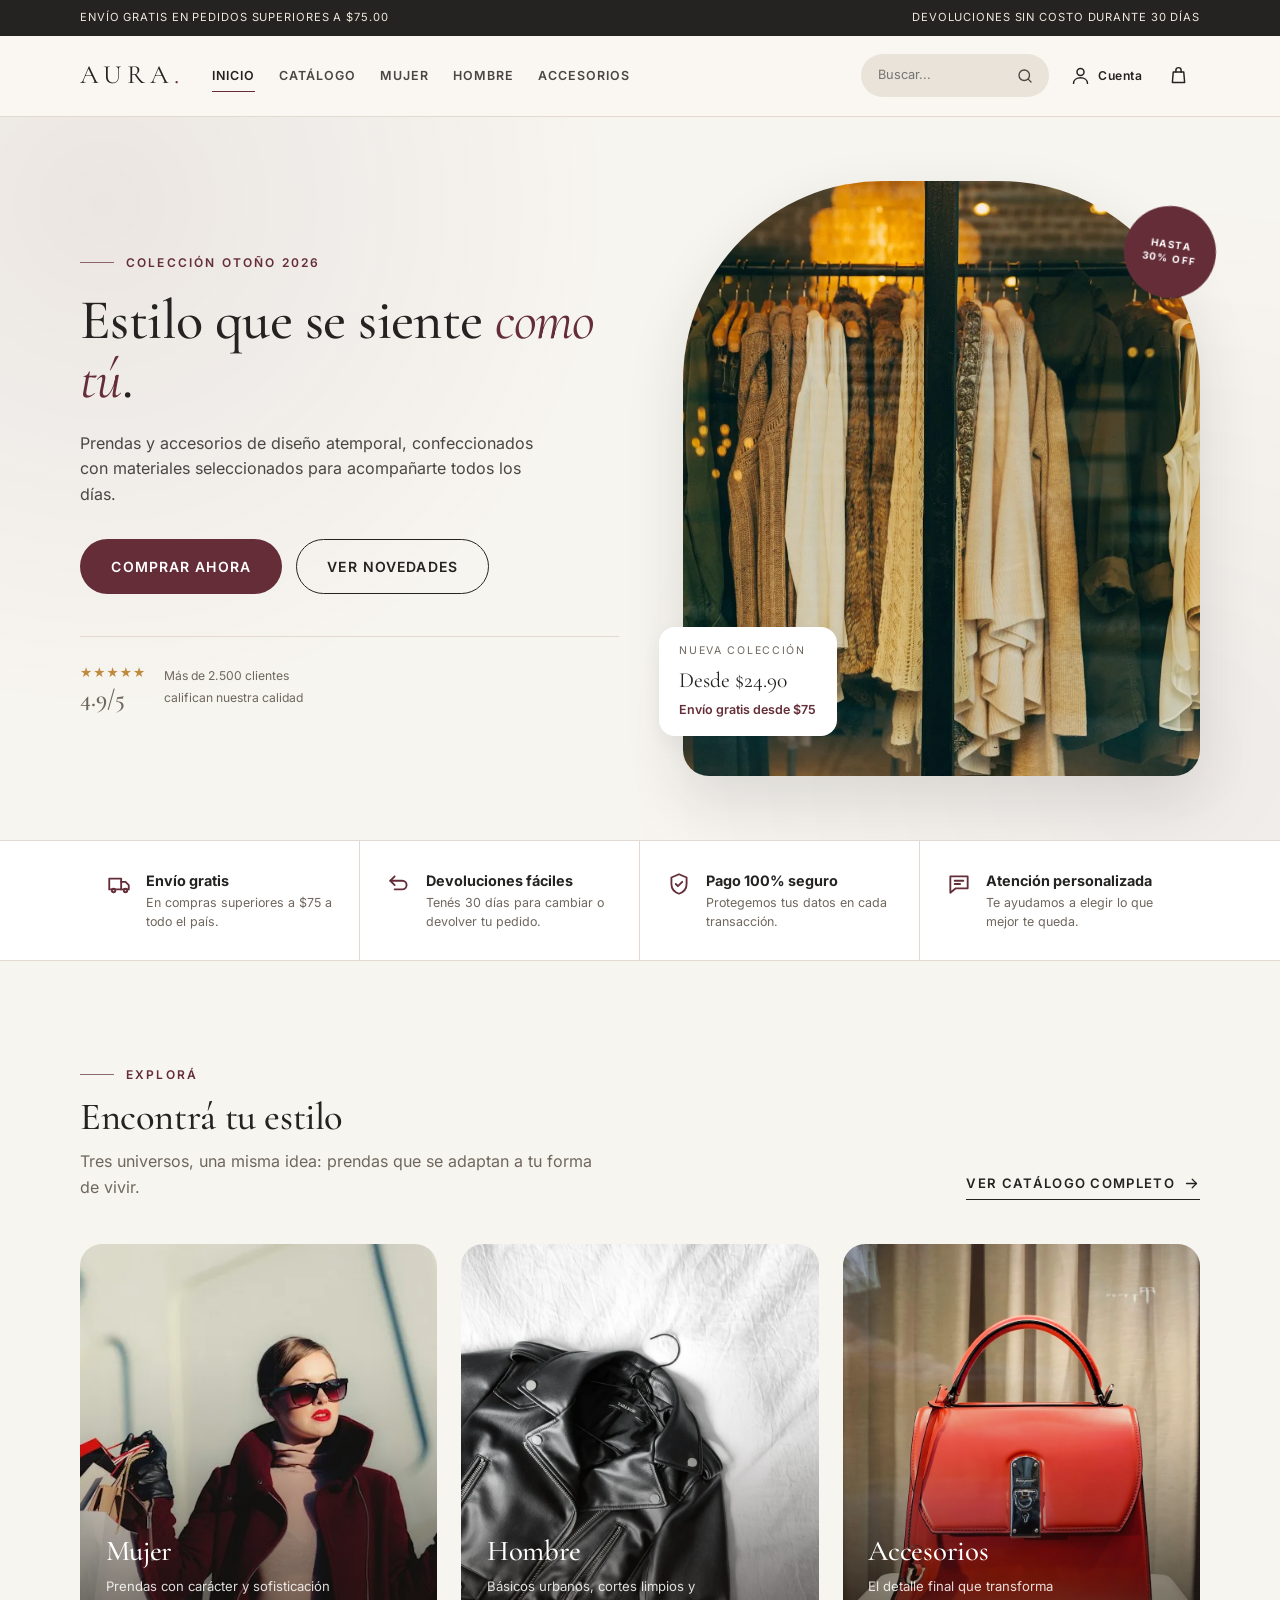
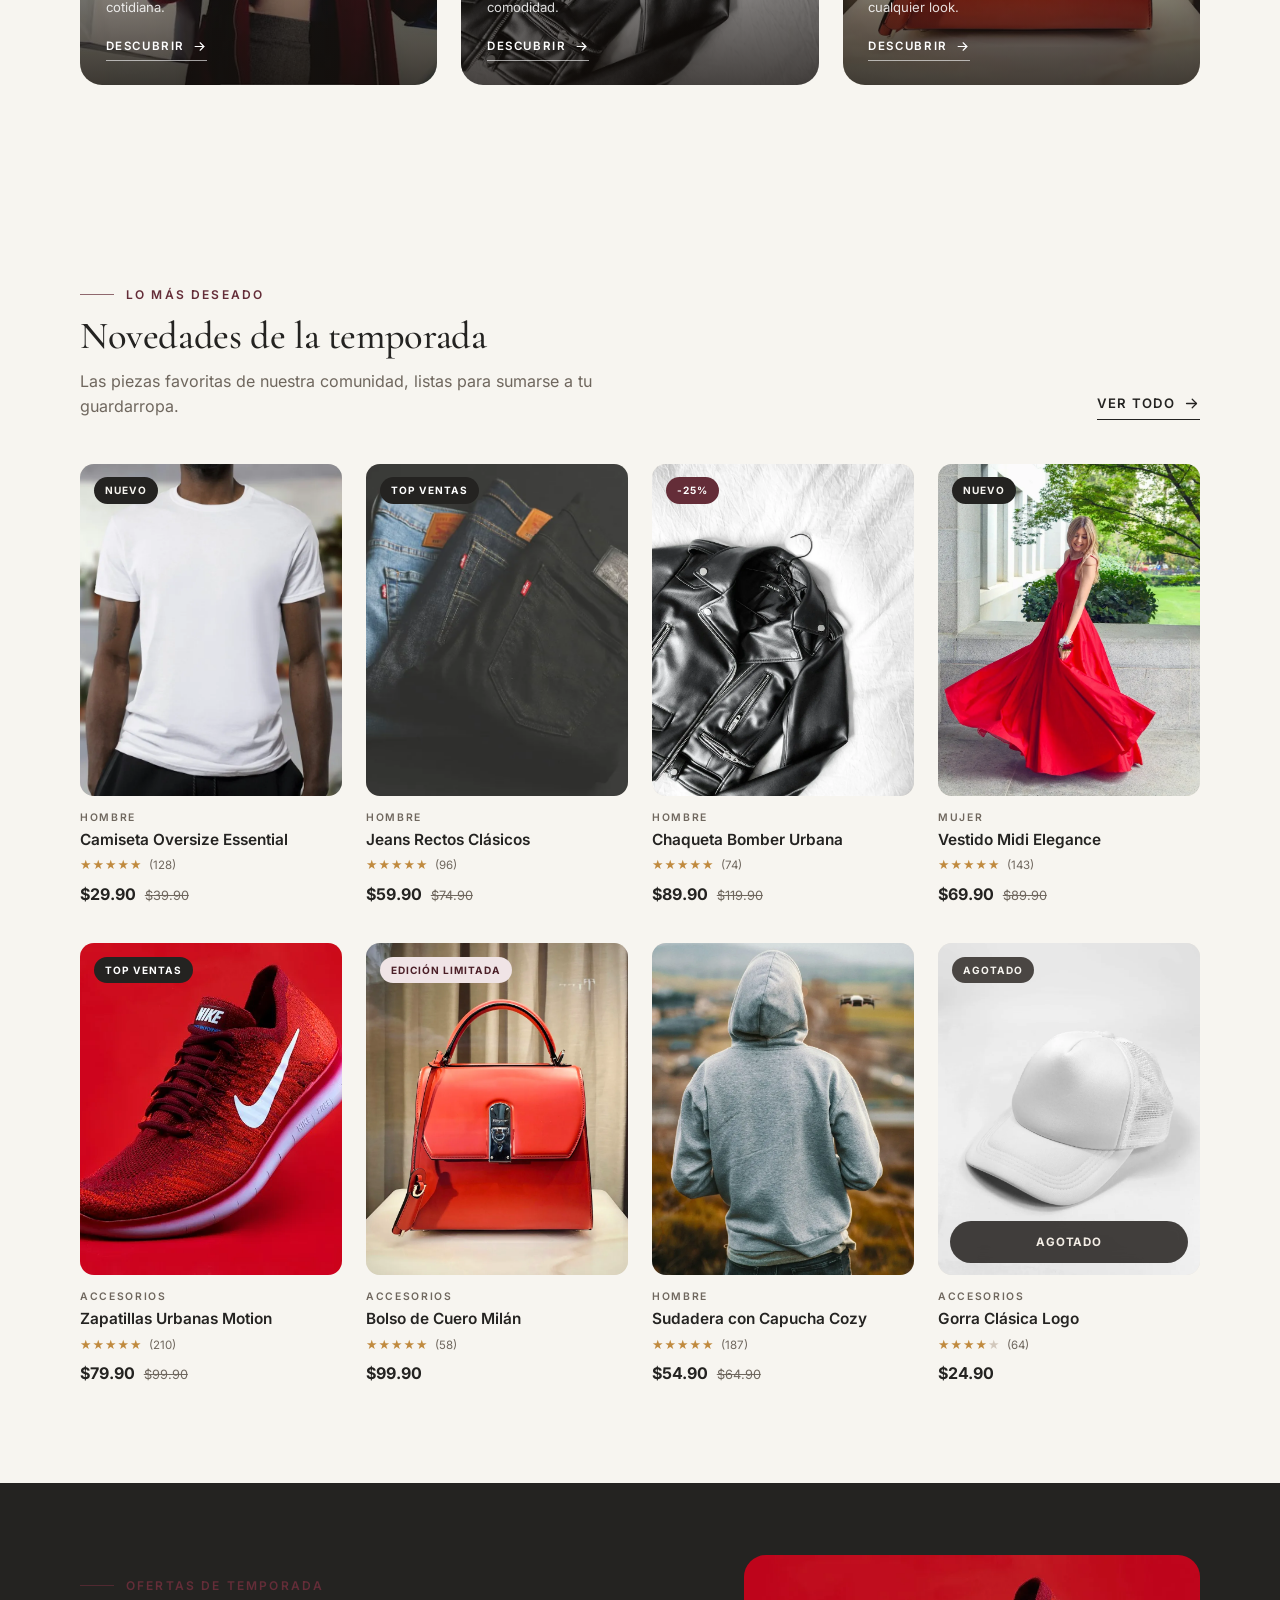
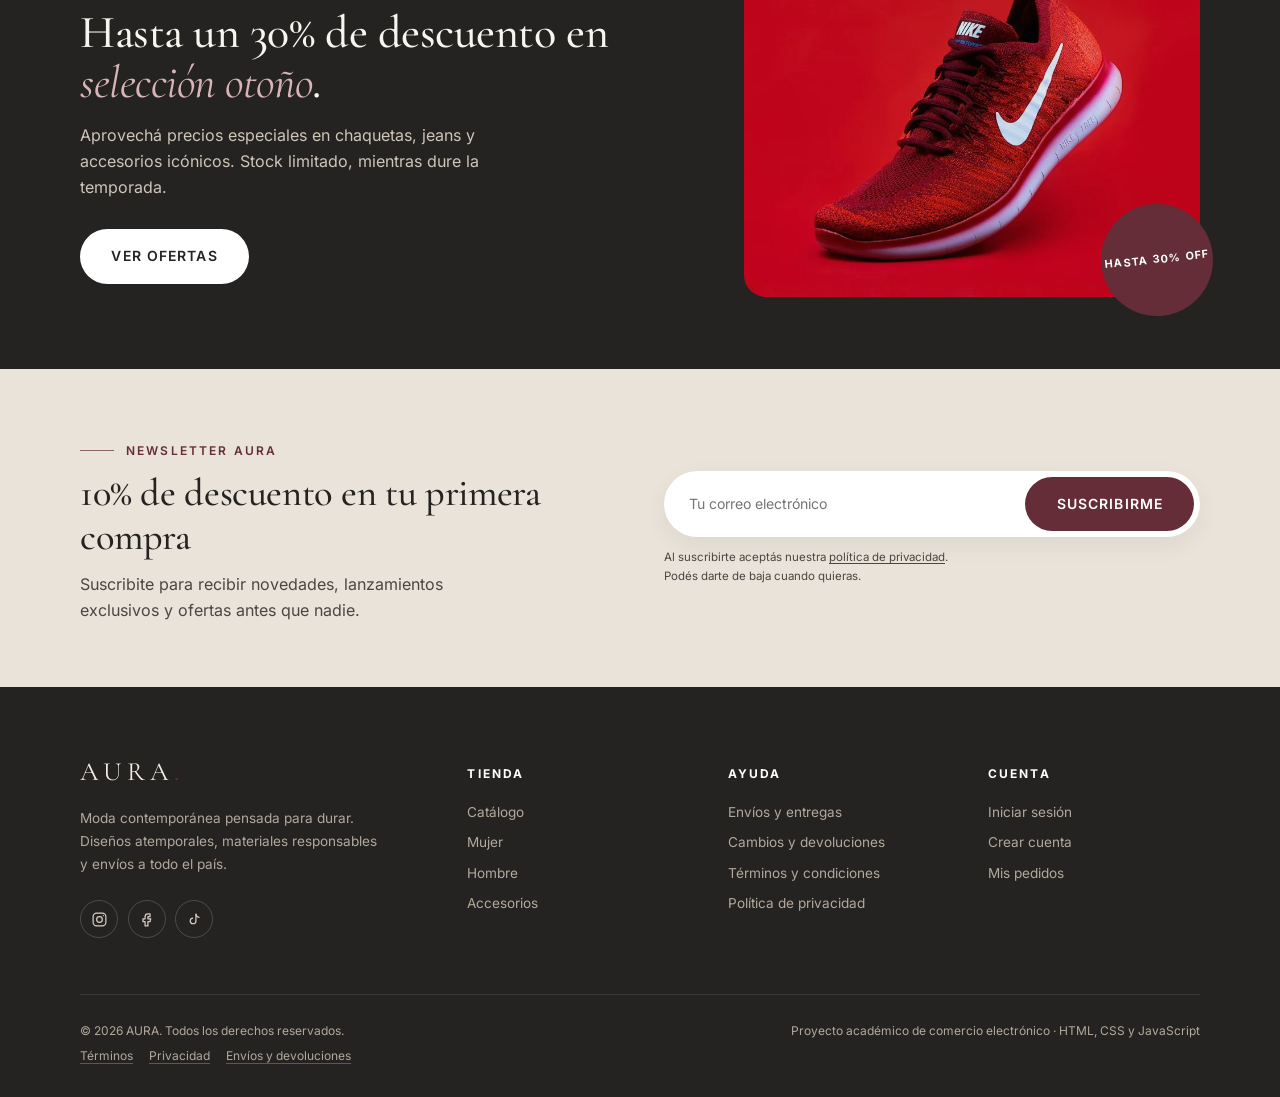
==== index.html @ 787f31d2 "feat: publicar base del e-commerce AURA Documenta la arquitectura frontend, el flujo de compra demo " ====
<!DOCTYPE html>
<html lang="es">
<head>
  <meta charset="UTF-8">
  <meta name="viewport" content="width=device-width, initial-scale=1.0">
  <meta name="description" content="AURA, tienda de moda contemporánea. Descubre prendas y accesorios de diseño atemporal con envío a todo el país.">
  <title>AURA | Moda contemporánea</title>
  <link rel="preload" as="image" href="assets/img/hero.webp" fetchpriority="high">
  <link rel="preload" href="assets/fonts/cormorant-garamond-latin.woff2" as="font" type="font/woff2" crossorigin>
  <link rel="preload" href="assets/fonts/inter-latin.woff2" as="font" type="font/woff2" crossorigin>
  <link rel="stylesheet" href="css/styles.css">
  <link rel="stylesheet" href="css/components.css">
  <link rel="stylesheet" href="css/responsive.css">
  <meta name="google-site-verification" content="REEMPLAZAR_CON_CODIGO_DE_SEARCH_CONSOLE">
</head>
<body data-page="home">
  <div id="site-header"></div>

  <main>
    <section class="hero">
      <canvas class="hero__dots" data-dotted-glow aria-hidden="true"></canvas>
      <div class="container hero__inner">
        <div class="hero__copy">
          <span class="eyebrow">Colección Otoño 2026</span>
          <h1 class="hero__title">Estilo que se siente <em>como tú</em>.</h1>
          <p class="hero__text">Prendas y accesorios de diseño atemporal, confeccionados con materiales seleccionados para acompañarte todos los días.</p>
          <div class="hero__actions">
            <a class="btn btn--primary" href="catalogo.html">Comprar ahora</a>
            <a class="btn btn--ghost" href="#novedades">Ver novedades</a>
          </div>
          <div class="hero__proof">
            <div>
              <span class="stars" aria-label="4.9 de 5 estrellas"><span>★★★★★</span></span>
              <strong>4.9/5</strong>
            </div>
            <div>
              <span>Más de 2.500 clientes</span>
              <span>califican nuestra calidad</span>
            </div>
          </div>
        </div>
        <div class="hero__visual">
          <img src="assets/img/hero.webp" alt="Selección de prendas de la nueva colección AURA" fetchpriority="high" decoding="async">
          <div class="hero__tag">
            <span>Nueva colección</span>
            <strong>Desde $24.90</strong>
            <em>Envío gratis desde $75</em>
          </div>
          <div class="hero__badge">Hasta 30% off</div>
        </div>
      </div>
    </section>

    <section class="benefits" aria-label="Ventajas de comprar en AURA">
      <div class="container benefits__grid">
        <div class="benefit">
          <svg viewBox="0 0 24 24" fill="none" stroke="currentColor" stroke-width="1.7" stroke-linecap="round" stroke-linejoin="round" aria-hidden="true"><path d="M3 7h11v10H3z"/><path d="M14 10h4l3 3v4h-7"/><circle cx="7" cy="18" r="1.6"/><circle cx="18" cy="18" r="1.6"/></svg>
          <div>
            <strong>Envío gratis</strong>
            <p>En compras superiores a $75 a todo el país.</p>
          </div>
        </div>
        <div class="benefit">
          <svg viewBox="0 0 24 24" fill="none" stroke="currentColor" stroke-width="1.7" stroke-linecap="round" stroke-linejoin="round" aria-hidden="true"><path d="M4 9h11a4 4 0 0 1 0 8H8"/><path d="m8 5-4 4 4 4"/></svg>
          <div>
            <strong>Devoluciones fáciles</strong>
            <p>Tenés 30 días para cambiar o devolver tu pedido.</p>
          </div>
        </div>
        <div class="benefit">
          <svg viewBox="0 0 24 24" fill="none" stroke="currentColor" stroke-width="1.7" stroke-linecap="round" stroke-linejoin="round" aria-hidden="true"><path d="M12 3 5 6v6c0 4.4 3 7.6 7 9 4-1.4 7-4.6 7-9V6l-7-3Z"/><path d="m9 12 2 2 4-4"/></svg>
          <div>
            <strong>Pago 100% seguro</strong>
            <p>Protegemos tus datos en cada transacción.</p>
          </div>
        </div>
        <div class="benefit">
          <svg viewBox="0 0 24 24" fill="none" stroke="currentColor" stroke-width="1.7" stroke-linecap="round" stroke-linejoin="round" aria-hidden="true"><path d="M4 5h16v11H9l-5 4V5Z"/><path d="M8 9h8M8 12h5"/></svg>
          <div>
            <strong>Atención personalizada</strong>
            <p>Te ayudamos a elegir lo que mejor te queda.</p>
          </div>
        </div>
      </div>
    </section>

    <section class="section" id="categorias">
      <div class="container">
        <div class="section-head">
          <div>
            <span class="eyebrow">Explorá</span>
            <h2>Encontrá tu estilo</h2>
            <p>Tres universos, una misma idea: prendas que se adaptan a tu forma de vivir.</p>
          </div>
          <a class="link-arrow" href="catalogo.html">Ver catálogo completo
            <svg viewBox="0 0 24 24" fill="none" stroke="currentColor" stroke-width="1.8" stroke-linecap="round" stroke-linejoin="round" aria-hidden="true"><path d="M5 12h14"/><path d="m13 6 6 6-6 6"/></svg>
          </a>
        </div>
        <div class="categories__grid">
          <a class="category-card" href="catalogo.html?categoria=mujer">
            <img src="assets/img/cat-mujer.webp" alt="Moda para mujer" loading="lazy" decoding="async">
            <div class="category-card__content">
              <h3>Mujer</h3>
              <p>Prendas con carácter y sofisticación cotidiana.</p>
              <span class="category-card__link">Descubrir
                <svg viewBox="0 0 24 24" fill="none" stroke="currentColor" stroke-width="1.8" stroke-linecap="round" stroke-linejoin="round" aria-hidden="true"><path d="M5 12h14"/><path d="m13 6 6 6-6 6"/></svg>
              </span>
            </div>
          </a>
          <a class="category-card" href="catalogo.html?categoria=hombre">
            <img src="assets/img/jacket.webp" alt="Moda para hombre" loading="lazy" decoding="async">
            <div class="category-card__content">
              <h3>Hombre</h3>
              <p>Básicos urbanos, cortes limpios y comodidad.</p>
              <span class="category-card__link">Descubrir
                <svg viewBox="0 0 24 24" fill="none" stroke="currentColor" stroke-width="1.8" stroke-linecap="round" stroke-linejoin="round" aria-hidden="true"><path d="M5 12h14"/><path d="m13 6 6 6-6 6"/></svg>
              </span>
            </div>
          </a>
          <a class="category-card" href="catalogo.html?categoria=accesorios">
            <img src="assets/img/bag.webp" alt="Accesorios de moda" loading="lazy" decoding="async">
            <div class="category-card__content">
              <h3>Accesorios</h3>
              <p>El detalle final que transforma cualquier look.</p>
              <span class="category-card__link">Descubrir
                <svg viewBox="0 0 24 24" fill="none" stroke="currentColor" stroke-width="1.8" stroke-linecap="round" stroke-linejoin="round" aria-hidden="true"><path d="M5 12h14"/><path d="m13 6 6 6-6 6"/></svg>
              </span>
            </div>
          </a>
        </div>
      </div>
    </section>

    <section class="section" id="novedades">
      <div class="container">
        <div class="section-head">
          <div>
            <span class="eyebrow">Lo más deseado</span>
            <h2>Novedades de la temporada</h2>
            <p>Las piezas favoritas de nuestra comunidad, listas para sumarse a tu guardarropa.</p>
          </div>
          <a class="link-arrow" href="catalogo.html">Ver todo
            <svg viewBox="0 0 24 24" fill="none" stroke="currentColor" stroke-width="1.8" stroke-linecap="round" stroke-linejoin="round" aria-hidden="true"><path d="M5 12h14"/><path d="m13 6 6 6-6 6"/></svg>
          </a>
        </div>
        <div class="products-grid" id="featured-grid"></div>
      </div>
    </section>

    <section class="promo-band">
      <div class="container promo-band__inner">
        <div>
          <span class="eyebrow">Ofertas de temporada</span>
          <h2>Hasta un 30% de descuento en <em>selección otoño</em>.</h2>
          <p>Aprovechá precios especiales en chaquetas, jeans y accesorios icónicos. Stock limitado, mientras dure la temporada.</p>
          <a class="btn btn--light" href="catalogo.html">Ver ofertas</a>
        </div>
        <div class="promo-band__visual">
          <img src="assets/img/sneakers.webp" alt="Zapatillas urbanas en oferta" loading="lazy" decoding="async">
          <div class="promo-band__stamp">Hasta 30% off</div>
        </div>
      </div>
    </section>

    <section class="newsletter">
      <div class="container newsletter__inner">
        <div>
          <span class="eyebrow">Newsletter AURA</span>
          <h2>10% de descuento en tu primera compra</h2>
          <p>Suscribite para recibir novedades, lanzamientos exclusivos y ofertas antes que nadie.</p>
        </div>
        <div>
          <form class="newsletter__form" id="newsletter-form">
            <input type="email" name="email" placeholder="Tu correo electrónico" aria-label="Correo electrónico" required>
            <button class="btn btn--primary" type="submit">Suscribirme</button>
          </form>
          <p class="newsletter__note">Al suscribirte aceptás nuestra <a href="privacidad.html">política de privacidad</a>. Podés darte de baja cuando quieras.</p>
        </div>
      </div>
    </section>
  </main>

  <div id="site-footer"></div>

  <script src="js/site-config.js" defer></script>
  <script src="js/analytics.js" defer></script>
  <script src="js/data.js" defer></script>
  <script src="js/main.js" defer></script>
  <script src="js/home.js" defer></script>
</body>
</html>
---- css/styles.css ----
/* ==========================================================================
   AURA — Tipografías
   Archivos locales en assets/fonts (variable fonts, subset latin)
   ========================================================================== */

@font-face {
  font-family: "Cormorant Garamond";
  font-style: normal;
  font-weight: 400 600;
  font-display: swap;
  src: url("../assets/fonts/cormorant-garamond-latin.woff2") format("woff2");
  unicode-range: U+0000-00FF, U+0131, U+0152-0153, U+02BB-02BC, U+02C6, U+02DA, U+02DC, U+0304, U+0308, U+0329, U+2000-206F, U+20AC, U+2122, U+2191, U+2193, U+2212, U+2215, U+FEFF, U+FFFD;
}

@font-face {
  font-family: "Cormorant Garamond";
  font-style: italic;
  font-weight: 400;
  font-display: swap;
  src: url("../assets/fonts/cormorant-garamond-italic-latin.woff2") format("woff2");
  unicode-range: U+0000-00FF, U+0131, U+0152-0153, U+02BB-02BC, U+02C6, U+02DA, U+02DC, U+0304, U+0308, U+0329, U+2000-206F, U+20AC, U+2122, U+2191, U+2193, U+2212, U+2215, U+FEFF, U+FFFD;
}

@font-face {
  font-family: "Inter";
  font-style: normal;
  font-weight: 400 700;
  font-display: swap;
  src: url("../assets/fonts/inter-latin.woff2") format("woff2");
  unicode-range: U+0000-00FF, U+0131, U+0152-0153, U+02BB-02BC, U+02C6, U+02DA, U+02DC, U+0304, U+0308, U+0329, U+2000-206F, U+20AC, U+2122, U+2191, U+2193, U+2212, U+2215, U+FEFF, U+FFFD;
}

/* ==========================================================================
   AURA — Design tokens, base y layout
   ========================================================================== */

:root {
  /* Paleta AURA */
  --marfil: #f7f5f0;
  --beige: #e9e3d9;
  --vino: #642d38;
  --negro: #242321;
  --gris-calido: #a69b8d;

  /* Tokens semánticos */
  --ink: var(--negro);
  --ink-soft: #4a4643;
  --muted: #6f675e;
  --muted-soft: var(--gris-calido);
  --paper: var(--marfil);
  --paper-deep: var(--beige);
  --paper-soft: #f1ede5;
  --white: #ffffff;
  --line: #e2dad0;
  --line-dark: #d2c8bc;
  --accent: var(--vino);
  --accent-dark: #4b1f28;
  --accent-soft: #f0e4e6;
  --success: #3e6b54;
  --success-soft: #e5efe8;
  --error: #9b2f35;
  --error-soft: #f8e6e6;
  --shadow-sm: 0 8px 24px rgba(36, 35, 33, 0.06);
  --shadow: 0 24px 60px rgba(36, 35, 33, 0.12);
  --radius: 22px;
  --radius-sm: 14px;

  /* Tipografía */
  --serif: "Cormorant Garamond", "Times New Roman", Georgia, serif;
  --sans: "Inter", "Segoe UI", system-ui, -apple-system, Roboto, Helvetica, Arial, sans-serif;
  --fs-display: clamp(2.75rem, 4.4vw, 4rem);
  --fs-h2: clamp(2rem, 3vw, 2.5rem);
  --fs-h3: 1.25rem;
  --fs-body: 1rem;
  --fs-button: 0.875rem;
  --fs-label: 0.75rem;
  --lh-display: 1.04;
  --tracking-label: 0.16em;

  /* Layout — Desktop 1440: 80px de margen, 12 columnas, gutter 24px, contenido 1280px */
  --container: 1280px;
  --page-margin: 80px;
  --gutter: 24px;
  --section-space: 96px;
  --header-height: 80px;

  --color-primary: var(--accent);
  --color-primary-hover: var(--accent-dark);
  --color-primary-soft: var(--accent-soft);
  --color-surface: var(--paper);
  --color-surface-elevated: var(--white);
  --color-surface-muted: var(--paper-deep);
  --color-border-subtle: var(--line);
  --color-border-strong: var(--line-dark);
  --color-text: var(--ink);
  --color-text-soft: var(--ink-soft);
  --color-text-muted: var(--muted);
  --color-success: var(--success);
  --color-error: var(--error);
  --color-inverse: var(--negro);
  --color-inverse-text: var(--marfil);

  /* Sistema de espaciado — múltiplos de 8px */
  --space-1: 0.5rem;
  --space-2: 1rem;
  --space-3: 1.5rem;
  --space-4: 2rem;
  --space-5: 3rem;
  --space-6: 4rem;
  --space-7: 6rem;
  --space-8: 8rem;
  --ease-out: cubic-bezier(0.22, 1, 0.36, 1);
}

*,
*::before,
*::after {
  box-sizing: border-box;
}

html {
  scroll-behavior: smooth;
  color-scheme: light;
}

body {
  margin: 0;
  font-family: var(--sans);
  color: var(--ink);
  background: var(--paper);
  line-height: 1.6;
  -webkit-font-smoothing: antialiased;
}

img {
  max-width: 100%;
  display: block;
}

a {
  color: inherit;
  text-decoration: none;
}

button,
input,
select,
textarea {
  font: inherit;
  color: inherit;
}

button {
  cursor: pointer;
}

h1,
h2,
h3,
h4,
p {
  margin: 0;
}

h1,
h2,
h3 {
  font-family: var(--serif);
  font-weight: 500;
  letter-spacing: -0.01em;
}

ul {
  margin: 0;
  padding: 0;
  list-style: none;
}

.container {
  width: min(100% - (var(--page-margin) * 2), var(--container));
  margin-inline: auto;
}

.section {
  padding: var(--section-space) 0;
}

.section--tight {
  padding: 3.5rem 0;
}

.eyebrow {
  display: inline-flex;
  align-items: center;
  gap: 0.75rem;
  font-size: var(--fs-label);
  font-weight: 600;
  letter-spacing: 0.18em;
  text-transform: uppercase;
  color: var(--accent);
}

.eyebrow::before {
  content: "";
  width: 34px;
  height: 1px;
  background: currentColor;
  opacity: 0.7;
}

.section-head {
  display: flex;
  align-items: flex-end;
  justify-content: space-between;
  gap: 2rem;
  margin-bottom: 2.75rem;
}

.section-head h2 {
  font-size: var(--fs-h2);
  line-height: 1.1;
  margin-top: 0.7rem;
}

.section-head p {
  color: var(--muted);
  margin-top: 0.7rem;
  max-width: 52ch;
}

.link-arrow {
  display: inline-flex;
  align-items: center;
  gap: 0.5rem;
  font-size: 0.82rem;
  font-weight: 600;
  letter-spacing: 0.1em;
  text-transform: uppercase;
  white-space: nowrap;
  border-bottom: 1px solid var(--ink);
  padding-bottom: 0.3rem;
  transition: color 0.2s ease, border-color 0.2s ease, gap 0.2s ease;
}

.link-arrow svg {
  width: 17px;
  height: 17px;
}

.link-arrow:hover {
  color: var(--accent);
  border-color: var(--accent);
  gap: 0.8rem;
}

.muted {
  color: var(--muted);
}

.hidden {
  display: none !important;
}

.is-empty {
  display: none !important;
}
---- css/components.css ----
/* ==========================================================================
   AURA — Componentes
   ========================================================================== */

.btn {
  display: inline-flex;
  align-items: center;
  justify-content: center;
  gap: 0.6rem;
  padding: 0.95rem 1.9rem;
  border: 1px solid transparent;
  border-radius: 999px;
  font-size: var(--fs-button);
  font-weight: 600;
  letter-spacing: 0.08em;
  text-transform: uppercase;
  transition: transform 0.2s ease, background 0.2s ease, color 0.2s ease, border-color 0.2s ease, box-shadow 0.2s ease;
}

.btn svg {
  width: 17px;
  height: 17px;
}

.btn:hover {
  transform: translateY(-2px);
}

.btn--primary {
  background: var(--accent);
  color: var(--white);
}

.btn--primary:hover {
  background: var(--accent-dark);
  box-shadow: 0 12px 24px rgba(100, 45, 56, 0.24);
}

.btn--accent {
  background: var(--accent);
  color: var(--white);
}

.btn--accent:hover {
  background: var(--accent-dark);
}

.btn--ghost {
  background: transparent;
  border-color: var(--ink);
  color: var(--ink);
}

.btn--ghost:hover {
  background: var(--ink);
  color: var(--white);
}

.btn--light {
  background: var(--white);
  color: var(--ink);
}

.btn--light:hover {
  background: var(--paper-deep);
}

.btn--full {
  width: 100%;
}

.btn--sm {
  padding: 0.7rem 1.2rem;
  font-size: 0.72rem;
}

.btn[disabled] {
  opacity: 0.5;
  cursor: not-allowed;
  transform: none;
}

.icon-btn {
  position: relative;
  display: inline-flex;
  align-items: center;
  justify-content: center;
  gap: 0.45rem;
  min-width: 44px;
  height: 44px;
  padding: 0 0.5rem;
  border-radius: 999px;
  color: var(--ink);
  transition: background 0.2s ease;
}

.icon-btn svg {
  width: 21px;
  height: 21px;
}

.icon-btn:hover,
.icon-btn.is-active {
  background: var(--paper-deep);
}

.icon-btn__label {
  font-size: 0.76rem;
  font-weight: 600;
  letter-spacing: 0.04em;
}

.cart-count {
  position: absolute;
  top: 3px;
  right: 1px;
  min-width: 18px;
  height: 18px;
  padding: 0 4px;
  border-radius: 999px;
  background: var(--accent);
  color: var(--white);
  font-size: 0.64rem;
  font-weight: 700;
  line-height: 18px;
  text-align: center;
}

#site-header {
  min-height: 115px;
}

.topbar {
  background: var(--ink);
  color: #efe8dd;
}

.topbar__inner {
  display: flex;
  justify-content: space-between;
  gap: 1rem;
  padding: 0.55rem 0;
  font-size: 0.7rem;
  letter-spacing: 0.08em;
  text-transform: uppercase;
}

.header {
  position: sticky;
  top: 0;
  z-index: 60;
  background: rgba(250, 247, 242, 0.92);
  backdrop-filter: blur(14px);
  border-bottom: 1px solid var(--line);
}

.header__inner {
  display: flex;
  align-items: center;
  gap: 1.75rem;
  min-height: var(--header-height);
}

.brand {
  font-family: var(--serif);
  font-size: 1.65rem;
  letter-spacing: 0.2em;
  line-height: 1;
  color: var(--ink);
}

.brand__dot {
  color: var(--accent);
}

.brand--light {
  color: #f6efe4;
}

.main-nav {
  display: flex;
  align-items: center;
  gap: 1.5rem;
  margin-right: auto;
}

.nav-link {
  position: relative;
  font-size: 0.78rem;
  font-weight: 600;
  letter-spacing: 0.08em;
  text-transform: uppercase;
  padding: 0.4rem 0;
  color: var(--ink-soft);
  transition: color 0.2s ease;
}

.nav-link::after {
  content: "";
  position: absolute;
  left: 0;
  bottom: 0;
  width: 100%;
  height: 1px;
  background: var(--accent);
  transform: scaleX(0);
  transform-origin: left;
  transition: transform 0.25s ease;
}

.nav-link:hover,
.nav-link.is-active {
  color: var(--ink);
}

.nav-link:hover::after,
.nav-link.is-active::after {
  transform: scaleX(1);
}

.header__actions {
  display: flex;
  align-items: center;
  gap: 0.35rem;
}

.search-form {
  display: flex;
  align-items: center;
  gap: 0.25rem;
  background: var(--paper-deep);
  border: 1px solid transparent;
  border-radius: 999px;
  padding: 0.2rem 0.35rem 0.2rem 1rem;
  margin-right: 0.5rem;
  transition: border-color 0.2s ease, background 0.2s ease;
}

.search-form:focus-within {
  border-color: var(--line-dark);
  background: var(--white);
}

.search-form input {
  width: 126px;
  border: 0;
  background: transparent;
  padding: 0.45rem 0;
  font-size: 0.8rem;
  outline: none;
  transition: width 0.25s ease;
}

.search-form input:focus {
  width: 180px;
}

.search-form button {
  display: inline-flex;
  align-items: center;
  justify-content: center;
  width: 34px;
  height: 34px;
  border: 0;
  border-radius: 50%;
  background: transparent;
  color: var(--ink-soft);
}

.search-form button:hover {
  background: var(--white);
  color: var(--ink);
}

.search-form svg {
  width: 18px;
  height: 18px;
}

.search-form--mobile {
  display: none;
}

.menu-toggle {
  display: none;
  flex-direction: column;
  justify-content: center;
  gap: 5px;
  width: 42px;
  height: 42px;
  border: 0;
  background: transparent;
  padding: 0 8px;
}

.menu-toggle span {
  width: 100%;
  height: 1.7px;
  background: var(--ink);
  transition: transform 0.25s ease, opacity 0.25s ease;
}

.menu-toggle.is-open span:nth-child(1) {
  transform: translateY(6.5px) rotate(45deg);
}

.menu-toggle.is-open span:nth-child(2) {
  opacity: 0;
}

.menu-toggle.is-open span:nth-child(3) {
  transform: translateY(-6.5px) rotate(-45deg);
}

.hero {
  position: relative;
  overflow: hidden;
  background:
    radial-gradient(circle at 8% 12%, rgba(100, 45, 56, 0.08), transparent 38%),
    radial-gradient(circle at 92% 88%, rgba(100, 45, 56, 0.05), transparent 42%),
    var(--paper);
}

.hero__dots {
  position: absolute;
  inset: 0;
  z-index: 0;
  width: 100%;
  height: 100%;
  pointer-events: none;
}

.hero__inner {
  position: relative;
  z-index: 1;
  display: grid;
  grid-template-columns: 1.02fr 0.98fr;
  align-items: center;
  gap: 4rem;
  min-height: 580px;
  padding: 4rem 0;
}

.hero__copy {
  animation: fade-up 0.8s ease both;
}

.hero__title {
  font-size: var(--fs-display);
  line-height: var(--lh-display);
  margin: 1.2rem 0 1.4rem;
}

.hero__title em {
  font-style: italic;
  color: var(--accent);
}

.hero__text {
  max-width: 46ch;
  color: var(--ink-soft);
  font-size: var(--fs-body);
}

.hero__actions {
  display: flex;
  flex-wrap: wrap;
  gap: 0.85rem;
  margin-top: 2rem;
}

.hero__proof {
  display: flex;
  align-items: center;
  gap: 1.1rem;
  margin-top: 2.6rem;
  padding-top: 1.6rem;
  border-top: 1px solid var(--line);
}

.hero__proof strong {
  font-family: var(--serif);
  font-size: 1.5rem;
  line-height: 1;
}

.hero__proof div {
  display: grid;
  gap: 0.2rem;
  font-size: 0.76rem;
  color: var(--muted);
}

.hero__proof .stars {
  font-size: 0.85rem;
}

.hero__visual {
  position: relative;
  animation: fade-up 0.9s 0.1s ease both;
}

.hero__visual img {
  width: 100%;
  aspect-ratio: 4 / 4.6;
  object-fit: cover;
  border-radius: 200px 200px 26px 26px;
  box-shadow: var(--shadow);
}

.hero__tag {
  position: absolute;
  left: -1.5rem;
  bottom: 2.5rem;
  display: grid;
  gap: 0.15rem;
  background: var(--white);
  border-radius: 16px;
  padding: 1rem 1.3rem;
  box-shadow: var(--shadow-sm);
}

.hero__tag span {
  font-size: 0.66rem;
  letter-spacing: 0.16em;
  text-transform: uppercase;
  color: var(--muted);
}

.hero__tag strong {
  font-family: var(--serif);
  font-size: 1.35rem;
  font-weight: 400;
}

.hero__tag em {
  font-style: normal;
  color: var(--accent);
  font-size: 0.78rem;
  font-weight: 600;
}

.hero__badge {
  position: absolute;
  top: 1.6rem;
  right: -1rem;
  width: 92px;
  height: 92px;
  border-radius: 50%;
  display: grid;
  place-items: center;
  text-align: center;
  background: var(--accent);
  color: var(--white);
  font-size: 0.62rem;
  font-weight: 700;
  letter-spacing: 0.14em;
  text-transform: uppercase;
  line-height: 1.4;
  padding: 0.8rem;
  transform: rotate(8deg);
}

.benefits {
  background: var(--white);
  border-block: 1px solid var(--line);
}

.benefits__grid {
  display: grid;
  grid-template-columns: repeat(4, 1fr);
}

.benefit {
  display: flex;
  align-items: flex-start;
  gap: 0.9rem;
  padding: 1.8rem 1.6rem;
  border-right: 1px solid var(--line);
}

.benefit:last-child {
  border-right: 0;
}

.benefit svg {
  width: 26px;
  height: 26px;
  color: var(--accent);
  flex-shrink: 0;
  margin-top: 2px;
}

.benefit strong {
  display: block;
  font-size: 0.9rem;
  margin-bottom: 0.1rem;
}

.benefit p {
  font-size: 0.78rem;
  color: var(--muted);
  line-height: 1.5;
}

.categories__grid {
  display: grid;
  grid-template-columns: repeat(3, 1fr);
  gap: var(--gutter);
}

.category-card {
  position: relative;
  display: block;
  overflow: hidden;
  border-radius: var(--radius);
  aspect-ratio: 3 / 3.7;
  background: var(--paper-deep);
  isolation: isolate;
}

.category-card img {
  width: 100%;
  height: 100%;
  object-fit: cover;
  transition: transform 0.7s ease;
}

.category-card::after {
  content: "";
  position: absolute;
  inset: 0;
  background: linear-gradient(to top, rgba(20, 15, 12, 0.78) 0%, rgba(20, 15, 12, 0.1) 55%, transparent 75%);
  z-index: 1;
}

.category-card:hover img {
  transform: scale(1.06);
}

.category-card__content {
  position: absolute;
  z-index: 2;
  left: 1.6rem;
  right: 1.6rem;
  bottom: 1.5rem;
  color: var(--white);
}

.category-card__content h3 {
  font-size: 1.8rem;
  margin-bottom: 0.15rem;
}

.category-card__content p {
  font-size: 0.82rem;
  opacity: 0.85;
  margin-bottom: 0.9rem;
  max-width: 30ch;
}

.category-card__link {
  display: inline-flex;
  align-items: center;
  gap: 0.45rem;
  font-size: 0.72rem;
  font-weight: 600;
  letter-spacing: 0.14em;
  text-transform: uppercase;
  border-bottom: 1px solid rgba(255, 255, 255, 0.6);
  padding-bottom: 0.25rem;
}

.category-card__link svg {
  width: 15px;
  height: 15px;
}

.products-grid {
  display: grid;
  grid-template-columns: repeat(4, 1fr);
  gap: 2.2rem var(--gutter);
}

.product-card {
  display: flex;
  flex-direction: column;
  min-width: 0;
  border-radius: var(--radius-sm);
  transition: transform 0.35s var(--ease-out);
}

.product-card:hover {
  transform: translateY(-4px);
}

.product-card__media {
  position: relative;
  overflow: hidden;
  border-radius: var(--radius-sm);
  background: var(--paper-deep);
  aspect-ratio: 3 / 3.8;
  transition: box-shadow 0.35s var(--ease-out);
}

.product-card:hover .product-card__media {
  box-shadow: var(--shadow-sm);
}

.product-card__media img {
  width: 100%;
  height: 100%;
  object-fit: cover;
  transition: transform 0.65s ease;
}

.product-card:hover .product-card__media img {
  transform: scale(1.05);
}

.badge {
  position: absolute;
  top: 0.85rem;
  left: 0.85rem;
  z-index: 2;
  background: var(--white);
  color: var(--ink);
  font-size: 0.63rem;
  font-weight: 700;
  letter-spacing: 0.1em;
  text-transform: uppercase;
  padding: 0.32rem 0.7rem;
  border-radius: 999px;
}

.badge--new {
  background: var(--ink);
  color: var(--marfil);
}

.badge--sale {
  background: var(--accent);
  color: var(--white);
}

.badge--soldout {
  background: var(--ink-soft);
  color: var(--marfil);
}

.badge--limited {
  background: var(--accent-soft);
  color: var(--accent-dark);
}

.badge--top {
  background: var(--ink);
  color: var(--white);
}

.badge--neutral {
  background: var(--paper-deep);
  color: var(--ink-soft);
}

.quick-add {
  position: absolute;
  left: 0.75rem;
  right: 0.75rem;
  bottom: 0.75rem;
  padding: 0.72rem;
  border: 0;
  border-radius: 999px;
  background: rgba(255, 255, 255, 0.94);
  color: var(--ink);
  font-size: 0.72rem;
  font-weight: 700;
  letter-spacing: 0.08em;
  text-transform: uppercase;
  opacity: 0;
  transform: translateY(8px);
  transition: opacity 0.25s ease, transform 0.25s ease, background 0.2s ease;
  backdrop-filter: blur(6px);
}

.product-card:hover .quick-add,
.quick-add:focus-visible {
  opacity: 1;
  transform: translateY(0);
}

.quick-add:hover {
  background: var(--ink);
  color: var(--white);
}

.quick-add--soldout {
  display: block;
  opacity: 1;
  transform: none;
  text-align: center;
  background: rgba(28, 24, 21, 0.82);
  color: #f4eee6;
  cursor: not-allowed;
}

.product-card:hover .quick-add--soldout {
  background: rgba(28, 24, 21, 0.82);
  color: #f4eee6;
}

.product-card__body {
  padding-top: 0.9rem;
}

.product-card__category {
  font-size: 0.65rem;
  font-weight: 600;
  letter-spacing: 0.16em;
  text-transform: uppercase;
  color: var(--muted);
}

.product-card__title {
  font-family: var(--sans);
  font-size: 0.96rem;
  font-weight: 600;
  letter-spacing: 0;
  margin: 0.2rem 0 0.3rem;
  line-height: 1.35;
}

.product-card__title a:hover {
  color: var(--accent);
}

.product-card__meta {
  display: flex;
  align-items: center;
  gap: 0.4rem;
  font-size: 0.72rem;
  color: var(--muted);
}

.stars {
  display: inline-flex;
  letter-spacing: 0.08em;
  color: #c08a3e;
  font-size: 0.8rem;
}

.stars__empty {
  color: var(--line-dark);
}

.price {
  display: flex;
  align-items: baseline;
  gap: 0.55rem;
  margin-top: 0.4rem;
}

.price__now {
  font-size: 1rem;
  font-weight: 700;
}

.price__old {
  font-size: 0.8rem;
  color: var(--muted);
  text-decoration: line-through;
}

.promo-band {
  background: var(--ink);
  color: var(--paper);
  overflow: hidden;
}

.promo-band__inner {
  display: grid;
  grid-template-columns: 1.15fr 0.85fr;
  align-items: center;
  gap: 3rem;
  padding: 4.5rem 0;
}

.promo-band h2 {
  font-size: clamp(2rem, 3.6vw, 3.2rem);
  line-height: 1.08;
  margin: 0.8rem 0 1rem;
}

.promo-band h2 em {
  font-style: italic;
  color: #d8b4b9;
}

.promo-band p {
  color: #cfc5b9;
  max-width: 48ch;
  margin-bottom: 1.8rem;
}

.promo-band__visual {
  position: relative;
}

.promo-band__visual img {
  width: 100%;
  aspect-ratio: 4 / 3;
  object-fit: cover;
  border-radius: var(--radius);
  opacity: 0.92;
}

.promo-band__stamp {
  position: absolute;
  right: -0.8rem;
  bottom: -1.2rem;
  background: var(--accent);
  color: var(--white);
  border-radius: 50%;
  width: 112px;
  height: 112px;
  display: grid;
  place-content: center;
  text-align: center;
  font-size: 0.68rem;
  font-weight: 700;
  letter-spacing: 0.12em;
  text-transform: uppercase;
  line-height: 1.45;
  transform: rotate(-6deg);
}

.newsletter {
  background: var(--paper-deep);
}

.newsletter__inner {
  display: grid;
  grid-template-columns: 1fr 1fr;
  gap: 3rem;
  align-items: center;
  padding: 4rem 0;
}

.newsletter h2 {
  font-size: clamp(1.8rem, 3vw, 2.5rem);
  line-height: 1.15;
  margin: 0.7rem 0 0.8rem;
}

.newsletter p {
  color: var(--ink-soft);
  max-width: 42ch;
}

.newsletter__form {
  display: flex;
  gap: 0.6rem;
  background: var(--white);
  border-radius: 999px;
  padding: 0.35rem;
  box-shadow: var(--shadow-sm);
}

.newsletter__form input {
  flex: 1;
  min-width: 0;
  border: 0;
  background: transparent;
  padding: 0.75rem 1.2rem;
  outline: none;
  font-size: 0.88rem;
}

.newsletter__note {
  font-size: 0.72rem;
  color: var(--muted);
  margin-top: 0.7rem;
}

.newsletter__note a {
  color: var(--ink-soft);
  text-decoration: underline;
  text-underline-offset: 2px;
}

.newsletter__note a:hover {
  color: var(--accent);
}

.site-footer {
  background: var(--ink);
  color: #d9d0c5;
  padding-top: 4.5rem;
}

.footer__grid {
  display: grid;
  grid-template-columns: 1.6fr 1fr 1fr 1fr;
  gap: 3rem;
  padding-bottom: 3.5rem;
}

.footer__brand p {
  max-width: 34ch;
  font-size: 0.85rem;
  line-height: 1.7;
  margin: 1.2rem 0 1.5rem;
  color: #b3a89c;
}

.footer__social {
  display: flex;
  gap: 0.6rem;
}

.footer__social a {
  display: grid;
  place-items: center;
  width: 38px;
  height: 38px;
  border: 1px solid rgba(255, 255, 255, 0.18);
  border-radius: 50%;
  transition: background 0.2s ease, border-color 0.2s ease;
}

.footer__social a:hover {
  background: var(--accent);
  border-color: var(--accent);
  color: var(--white);
}

.footer__social svg {
  width: 17px;
  height: 17px;
}

.footer__col {
  display: grid;
  gap: 0.55rem;
  align-content: start;
}

.footer__col h4 {
  font-family: var(--sans);
  font-size: var(--fs-label);
  font-weight: 700;
  letter-spacing: 0.18em;
  text-transform: uppercase;
  color: var(--white);
  margin: 0.3rem 0 0.6rem;
}

.footer__col a {
  font-size: 0.85rem;
  color: #b3a89c;
  transition: color 0.2s ease;
}

.footer__col a:hover {
  color: var(--white);
}

.footer__bottom {
  display: flex;
  justify-content: space-between;
  gap: 1rem;
  flex-wrap: wrap;
  padding: 1.6rem 0 2rem;
  border-top: 1px solid rgba(255, 255, 255, 0.1);
  font-size: var(--fs-label);
  color: #b3a89c;
}

.footer__legal {
  display: flex;
  flex-wrap: wrap;
  gap: 0.25rem 1rem;
  margin-top: 0.35rem;
}

.footer__legal a {
  color: #b3a89c;
  text-decoration: underline;
  text-decoration-color: rgba(179, 168, 156, 0.4);
  text-underline-offset: 3px;
}

.footer__legal a:hover {
  color: #fff;
}

.legal-hero {
  padding-bottom: 2.6rem;
}

.legal {
  padding: 3.5rem 0 5.5rem;
}

.legal__layout {
  display: grid;
  grid-template-columns: 230px minmax(0, 1fr);
  gap: clamp(2rem, 5vw, 4rem);
  align-items: start;
}

.legal__toc {
  position: sticky;
  top: 110px;
  display: grid;
  gap: 0.1rem;
  padding: 1.2rem;
  border: 1px solid var(--line);
  border-radius: var(--radius-sm);
  background: var(--white);
}

.legal__toc h2 {
  font-family: var(--sans);
  font-size: 0.66rem;
  font-weight: 700;
  letter-spacing: 0.16em;
  text-transform: uppercase;
  color: var(--muted);
  margin-bottom: 0.55rem;
}

.legal__toc a {
  padding: 0.34rem 0;
  font-size: 0.8rem;
  line-height: 1.4;
  color: var(--ink-soft);
  border-bottom: 1px solid transparent;
}

.legal__toc a:hover {
  color: var(--accent);
}

.legal__content {
  max-width: 76ch;
}

.legal__meta {
  display: flex;
  flex-wrap: wrap;
  gap: 0.35rem 1.2rem;
  margin-bottom: 1.6rem;
  padding-bottom: 1rem;
  border-bottom: 1px solid var(--line);
  font-size: 0.74rem;
  color: var(--muted);
}

.legal__content h2 {
  font-size: 1.5rem;
  margin: 2.2rem 0 0.7rem;
  scroll-margin-top: 120px;
}

.legal__content h2:first-of-type {
  margin-top: 0;
}

.legal__content h3 {
  font-family: var(--sans);
  font-size: 0.95rem;
  font-weight: 700;
  margin: 1.4rem 0 0.35rem;
}

.legal__content p,
.legal__content li {
  font-size: 0.92rem;
  line-height: 1.75;
  color: var(--ink-soft);
}

.legal__content p {
  margin-bottom: 0.9rem;
}

.legal__content ul,
.legal__content ol {
  display: grid;
  gap: 0.35rem;
  margin-bottom: 1rem;
  padding-left: 1.15rem;
}

.legal__content a {
  color: var(--accent);
  text-decoration: underline;
  text-underline-offset: 2px;
}

.legal__content code {
  padding: 0.1rem 0.35rem;
  border-radius: 5px;
  background: var(--paper-deep);
  font-size: 0.84em;
}

.legal__callout {
  margin-bottom: 1.4rem;
  padding: 1rem 1.2rem;
  border-left: 3px solid var(--accent);
  border-radius: 0 10px 10px 0;
  background: var(--paper-soft);
}

.legal__callout p {
  margin-bottom: 0;
}

.legal__table {
  width: 100%;
  border-collapse: collapse;
  margin: 1rem 0 1.4rem;
  font-size: 0.85rem;
}

.legal__table th,
.legal__table td {
  padding: 0.7rem 0.8rem;
  border-bottom: 1px solid var(--line);
  text-align: left;
  vertical-align: top;
}

.legal__table th {
  font-size: 0.66rem;
  letter-spacing: 0.08em;
  text-transform: uppercase;
  color: var(--muted);
}

.legal__table td {
  color: var(--ink-soft);
}

.legal__table tr:last-child td {
  border-bottom: 0;
}

.page-hero {
  background: var(--paper-deep);
  border-bottom: 1px solid var(--line);
  padding: 3.2rem 0 3rem;
}

.page-hero h1 {
  font-size: clamp(2.2rem, 4vw, 3.4rem);
  line-height: 1.1;
  margin-top: 0.6rem;
}

.page-hero p {
  color: var(--ink-soft);
  max-width: 60ch;
  margin-top: 0.7rem;
}

.breadcrumbs {
  display: flex;
  flex-wrap: wrap;
  align-items: center;
  gap: 0.45rem;
  font-size: 0.74rem;
  color: var(--muted);
}

.breadcrumbs a:hover {
  color: var(--accent);
}

.breadcrumbs span {
  opacity: 0.6;
}

.catalog {
  padding: 3.5rem 0 5.5rem;
}

.catalog__layout {
  display: grid;
  grid-template-columns: 245px minmax(0, 1fr);
  gap: 3rem;
  align-items: start;
}

.filters {
  position: sticky;
  top: 105px;
  display: grid;
  gap: 0.2rem;
  padding-right: 0.5rem;
}

.filter-accordion {
  border-bottom: 1px solid var(--line);
  min-width: 0;
}

.filter-accordion summary {
  display: flex;
  align-items: center;
  justify-content: space-between;
  gap: 1rem;
  padding: 0.9rem 0;
  cursor: pointer;
  list-style: none;
  font-size: 0.72rem;
  font-weight: 700;
  letter-spacing: 0.16em;
  text-transform: uppercase;
  transition: color 0.2s ease;
}

.filter-accordion summary::-webkit-details-marker {
  display: none;
}

.filter-accordion summary:hover {
  color: var(--accent);
}

.filter-accordion__icon {
  flex-shrink: 0;
  width: 8px;
  height: 8px;
  margin-right: 4px;
  border-right: 1.6px solid currentColor;
  border-bottom: 1.6px solid currentColor;
  transform: rotate(45deg);
  transition: transform 0.25s var(--ease-out);
}

.filter-accordion[open] .filter-accordion__icon {
  transform: rotate(225deg) translate(-1px, -1px);
}

.filter-accordion > div {
  padding: 0.15rem 0 1rem;
  animation: accordion-in 0.25s var(--ease-out);
}

@keyframes accordion-in {
  from {
    opacity: 0;
    transform: translateY(-4px);
  }
  to {
    opacity: 1;
    transform: translateY(0);
  }
}

.filter-group h3 {
  font-family: var(--sans);
  font-size: 0.72rem;
  font-weight: 700;
  letter-spacing: 0.16em;
  text-transform: uppercase;
  margin-bottom: 0.9rem;
}

.filter-list {
  display: grid;
  gap: 0.15rem;
}

.filter-list button {
  display: flex;
  justify-content: space-between;
  align-items: center;
  gap: 0.5rem;
  width: 100%;
  border: 0;
  background: transparent;
  padding: 0.46rem 0;
  font-size: 0.87rem;
  color: var(--ink-soft);
  text-align: left;
  transition: color 0.2s ease, padding 0.2s ease;
}

.filter-list button span {
  font-size: 0.72rem;
  color: var(--muted);
}

.filter-list button:hover {
  color: var(--ink);
  padding-left: 0.25rem;
}

.filter-list button.is-active {
  color: var(--accent);
  font-weight: 600;
}

.size-options {
  display: flex;
  flex-wrap: wrap;
  gap: 0.4rem;
}

.size-chip {
  min-width: 42px;
  padding: 0.42rem 0.6rem;
  border: 1px solid var(--line-dark);
  border-radius: 8px;
  background: transparent;
  font-size: 0.76rem;
  font-weight: 600;
  transition: all 0.2s ease;
}

.size-chip:hover {
  border-color: var(--ink);
}

.size-chip.is-active {
  background: var(--ink);
  border-color: var(--ink);
  color: var(--white);
}

.range-wrap {
  display: grid;
  gap: 0.75rem;
  padding: 0.35rem 0 0.2rem;
}

.range-wrap input[type="range"] {
  -webkit-appearance: none;
  appearance: none;
  width: 100%;
  height: 6px;
  border-radius: 999px;
  background: linear-gradient(
    to right,
    var(--color-primary) 0 var(--range-progress, 100%),
    var(--line) var(--range-progress, 100%) 100%
  );
  outline: none;
  cursor: pointer;
}

.range-wrap input[type="range"]::-webkit-slider-thumb {
  -webkit-appearance: none;
  appearance: none;
  width: 20px;
  height: 20px;
  border-radius: 50%;
  background: var(--white);
  border: 2px solid var(--color-primary);
  box-shadow: 0 2px 8px rgba(28, 24, 21, 0.2);
  transition: transform 0.2s ease;
}

.range-wrap input[type="range"]::-webkit-slider-thumb:hover {
  transform: scale(1.12);
}

.range-wrap input[type="range"]::-moz-range-thumb {
  width: 16px;
  height: 16px;
  border-radius: 50%;
  background: var(--white);
  border: 2px solid var(--color-primary);
  box-shadow: 0 2px 8px rgba(28, 24, 21, 0.2);
}

.range-wrap input[type="range"]::-moz-range-track {
  background: transparent;
}

.range-wrap input[type="range"]:focus-visible {
  outline: 2px solid var(--color-primary);
  outline-offset: 6px;
}

.range-values {
  display: flex;
  justify-content: space-between;
  font-size: 0.76rem;
  color: var(--muted);
}

.filter-clear {
  border: 0;
  background: transparent;
  padding: 0;
  margin-top: 0.9rem;
  font-size: 0.76rem;
  font-weight: 600;
  letter-spacing: 0.06em;
  text-transform: uppercase;
  color: var(--accent);
  text-align: left;
  border-bottom: 1px solid currentColor;
  justify-self: start;
}

.catalog__toolbar {
  display: flex;
  flex-wrap: wrap;
  align-items: center;
  gap: 1rem;
  margin-bottom: 1.8rem;
}

.catalog__count {
  margin-right: auto;
  font-size: 0.82rem;
  color: var(--muted);
}

.catalog__search {
  display: flex;
  align-items: center;
  gap: 0.4rem;
  border: 1px solid var(--line-dark);
  border-radius: 999px;
  padding: 0.15rem 0.3rem 0.15rem 0.9rem;
  background: var(--white);
}

.catalog__search input {
  border: 0;
  background: transparent;
  outline: none;
  width: 170px;
  padding: 0.45rem 0;
  font-size: 0.82rem;
}

.catalog__search button {
  display: grid;
  place-items: center;
  width: 32px;
  height: 32px;
  border: 0;
  border-radius: 50%;
  background: var(--ink);
  color: var(--white);
}

.catalog__search svg {
  width: 15px;
  height: 15px;
}

.select {
  position: relative;
}

.select select {
  appearance: none;
  border: 1px solid var(--line-dark);
  background: var(--white);
  border-radius: 999px;
  padding: 0.62rem 2.4rem 0.62rem 1rem;
  font-size: 0.8rem;
  outline: none;
}

.select::after {
  content: "▾";
  position: absolute;
  right: 1rem;
  top: 50%;
  transform: translateY(-50%);
  font-size: 0.7rem;
  pointer-events: none;
  color: var(--muted);
}

.active-filters {
  display: flex;
  flex-wrap: wrap;
  gap: 0.45rem;
  margin-bottom: 1.2rem;
}

.active-filter {
  display: inline-flex;
  align-items: center;
  gap: 0.4rem;
  padding: 0.3rem 0.7rem;
  border-radius: 999px;
  background: var(--accent-soft);
  color: var(--accent-dark);
  font-size: 0.72rem;
  font-weight: 600;
}

.active-filter button {
  border: 0;
  background: transparent;
  color: inherit;
  font-size: 0.9rem;
  line-height: 1;
  padding: 0;
}

.empty-state {
  display: grid;
  place-items: center;
  gap: 0.8rem;
  text-align: center;
  padding: 4.5rem 1.5rem;
  border: 1px dashed var(--line-dark);
  border-radius: var(--radius);
  background: var(--paper-soft);
}

.empty-state svg {
  width: 44px;
  height: 44px;
  color: var(--accent);
}

.empty-state h3 {
  font-size: 1.5rem;
}

.empty-state p {
  color: var(--muted);
  max-width: 42ch;
  font-size: 0.9rem;
}

.product-detail {
  padding: 2rem 0 5.5rem;
}

.product-detail__grid {
  display: grid;
  grid-template-columns: 1.03fr 0.97fr;
  gap: 4rem;
  align-items: start;
}

.product-gallery {
  position: sticky;
  top: 105px;
}

.product-gallery__main {
  overflow: hidden;
  border-radius: var(--radius);
  background: var(--paper-deep);
  aspect-ratio: 4 / 4.6;
}

.product-gallery__main img {
  width: 100%;
  height: 100%;
  object-fit: cover;
}

.product-gallery__thumbs {
  display: grid;
  grid-template-columns: repeat(3, 1fr);
  gap: 0.7rem;
  margin-top: 0.8rem;
}

.product-gallery__thumbs img {
  width: 100%;
  aspect-ratio: 1 / 1;
  object-fit: cover;
  border-radius: 10px;
  cursor: pointer;
  opacity: 0.65;
  transition: opacity 0.2s ease, outline 0.2s ease;
  outline: 2px solid transparent;
  outline-offset: 2px;
}

.product-gallery__thumbs img:hover,
.product-gallery__thumbs img.is-active {
  opacity: 1;
  outline-color: var(--ink);
}

.product-info {
  padding-top: 0.5rem;
}

.product-info__category {
  font-size: 0.7rem;
  font-weight: 600;
  letter-spacing: 0.18em;
  text-transform: uppercase;
  color: var(--accent);
}

.product-info h1 {
  font-size: clamp(2rem, 3.6vw, 3rem);
  line-height: 1.1;
  margin: 0.6rem 0 0.8rem;
}

.product-info__rating {
  display: flex;
  align-items: center;
  gap: 0.6rem;
  font-size: 0.8rem;
  color: var(--muted);
}

.product-info__price {
  display: flex;
  align-items: baseline;
  gap: 0.8rem;
  margin: 1.2rem 0 1.3rem;
}

.product-info__price .price__now {
  font-size: 1.9rem;
  font-family: var(--serif);
  font-weight: 400;
}

.product-info__price .price__old {
  font-size: 1.05rem;
}

.product-info__save {
  font-size: 0.7rem;
  font-weight: 700;
  letter-spacing: 0.08em;
  text-transform: uppercase;
  color: var(--accent);
  background: var(--accent-soft);
  padding: 0.25rem 0.6rem;
  border-radius: 999px;
}

.product-info__desc {
  color: var(--ink-soft);
  font-size: 0.94rem;
  border-top: 1px solid var(--line);
  padding-top: 1.3rem;
}

.option-block {
  margin-top: 1.6rem;
}

.option-block__head {
  display: flex;
  justify-content: space-between;
  align-items: center;
  gap: 1rem;
  margin-bottom: 0.65rem;
}

.option-block__head h3 {
  font-family: var(--sans);
  font-size: 0.72rem;
  font-weight: 700;
  letter-spacing: 0.14em;
  text-transform: uppercase;
}

.option-block__head span {
  font-size: 0.76rem;
  color: var(--muted);
}

.color-options {
  display: flex;
  flex-wrap: wrap;
  gap: 0.55rem;
}

.color-option {
  display: inline-flex;
  align-items: center;
  gap: 0.45rem;
  padding: 0.32rem 0.75rem 0.32rem 0.35rem;
  border: 1px solid var(--line-dark);
  border-radius: 999px;
  background: transparent;
  font-size: 0.76rem;
  transition: border-color 0.2s ease, background 0.2s ease;
}

.color-option i {
  width: 20px;
  height: 20px;
  border-radius: 50%;
  border: 1px solid rgba(0, 0, 0, 0.12);
}

.color-option:hover {
  border-color: var(--ink);
}

.color-option.is-active {
  border-color: var(--ink);
  background: var(--paper-deep);
}

.product-actions {
  display: flex;
  gap: 0.7rem;
  margin-top: 1.8rem;
}

.qty-stepper {
  display: inline-flex;
  align-items: center;
  border: 1px solid var(--line-dark);
  border-radius: 999px;
  overflow: hidden;
  background: var(--white);
}

.qty-stepper button {
  width: 42px;
  height: 44px;
  border: 0;
  background: transparent;
  font-size: 1.1rem;
  color: var(--ink-soft);
  transition: background 0.2s ease;
}

.qty-stepper button:hover {
  background: var(--paper-deep);
}

.qty-stepper span {
  min-width: 34px;
  text-align: center;
  font-size: 0.86rem;
  font-weight: 600;
}

.product-actions .btn {
  flex: 1;
}

.stock-note {
  margin-top: 1rem;
  padding: 0.75rem 0.95rem;
  border-radius: 10px;
  background: var(--error-soft);
  color: var(--error);
  font-size: 0.82rem;
}

.product-perks {
  display: grid;
  gap: 0.5rem;
  margin-top: 1.4rem;
  padding: 1.1rem 1.2rem;
  background: var(--paper-soft);
  border-radius: var(--radius-sm);
  font-size: 0.8rem;
  color: var(--ink-soft);
}

.product-perks div {
  display: flex;
  align-items: center;
  gap: 0.6rem;
}

.product-perks svg {
  width: 18px;
  height: 18px;
  color: var(--accent);
  flex-shrink: 0;
}

.accordion {
  margin-top: 1.5rem;
  border-top: 1px solid var(--line);
}

.accordion details {
  border-bottom: 1px solid var(--line);
}

.accordion summary {
  display: flex;
  justify-content: space-between;
  align-items: center;
  padding: 1rem 0;
  font-size: 0.8rem;
  font-weight: 600;
  letter-spacing: 0.06em;
  text-transform: uppercase;
  cursor: pointer;
  list-style: none;
}

.accordion summary::-webkit-details-marker {
  display: none;
}

.accordion summary::after {
  content: "+";
  font-size: 1.1rem;
  color: var(--muted);
}

.accordion details[open] summary::after {
  content: "−";
}

.accordion ul {
  display: grid;
  gap: 0.35rem;
  padding-bottom: 1.1rem;
  font-size: 0.86rem;
  color: var(--ink-soft);
}

.accordion ul li {
  padding-left: 1rem;
  position: relative;
}

.accordion ul li::before {
  content: "";
  position: absolute;
  left: 0;
  top: 0.62em;
  width: 5px;
  height: 5px;
  border-radius: 50%;
  background: var(--accent);
}

.cart-section {
  padding: 3rem 0 5.5rem;
}

.cart-layout {
  display: grid;
  grid-template-columns: minmax(0, 1fr) 380px;
  gap: 3rem;
  align-items: start;
}

.cart-list {
  display: grid;
  gap: 0;
  border-top: 1px solid var(--line);
}

.cart-line {
  display: grid;
  grid-template-columns: 108px minmax(0, 1fr) auto;
  gap: 1.3rem;
  padding: 1.5rem 0;
  border-bottom: 1px solid var(--line);
}

.cart-line__image {
  overflow: hidden;
  border-radius: 12px;
  background: var(--paper-deep);
  aspect-ratio: 3 / 3.7;
}

.cart-line__image img {
  width: 100%;
  height: 100%;
  object-fit: cover;
}

.cart-line__info {
  display: flex;
  flex-direction: column;
  min-width: 0;
}

.cart-line__category {
  font-size: 0.64rem;
  letter-spacing: 0.14em;
  text-transform: uppercase;
  color: var(--muted);
}

.cart-line__name {
  font-family: var(--serif);
  font-size: 1.15rem;
  margin: 0.15rem 0 0.3rem;
}

.cart-line__name a:hover {
  color: var(--accent);
}

.cart-line__variant {
  font-size: 0.78rem;
  color: var(--muted);
}

.cart-line__bottom {
  display: flex;
  align-items: center;
  gap: 1rem;
  margin-top: auto;
  padding-top: 0.8rem;
}

.cart-line__remove {
  border: 0;
  background: transparent;
  font-size: 0.72rem;
  color: var(--muted);
  text-decoration: underline;
  text-underline-offset: 3px;
  padding: 0;
}

.cart-line__remove:hover {
  color: var(--error);
}

.cart-line__price {
  text-align: right;
  display: flex;
  flex-direction: column;
  align-items: flex-end;
  gap: 0.2rem;
}

.cart-line__price strong {
  font-size: 1.02rem;
}

.cart-line__price span {
  font-size: 0.72rem;
  color: var(--muted);
}

.summary-card {
  position: sticky;
  top: 105px;
  background: var(--white);
  border: 1px solid var(--line);
  border-radius: var(--radius);
  padding: 1.8rem;
  box-shadow: var(--shadow-sm);
}

.summary-card h2 {
  font-size: 1.5rem;
  margin-bottom: 1.2rem;
}

.summary-rows {
  display: grid;
  gap: 0.7rem;
  padding-bottom: 1.2rem;
  border-bottom: 1px solid var(--line);
  font-size: 0.88rem;
  color: var(--ink-soft);
}

.summary-row {
  display: flex;
  justify-content: space-between;
  gap: 1rem;
}

.summary-row--free {
  color: var(--success);
  font-weight: 600;
}

.summary-total {
  display: flex;
  justify-content: space-between;
  align-items: baseline;
  gap: 1rem;
  padding: 1.2rem 0 1.4rem;
}

.summary-total span {
  font-size: 0.8rem;
  font-weight: 600;
  letter-spacing: 0.1em;
  text-transform: uppercase;
}

.summary-total strong {
  font-family: var(--serif);
  font-size: 1.8rem;
  font-weight: 400;
}

.summary-note {
  display: flex;
  align-items: center;
  gap: 0.5rem;
  font-size: 0.74rem;
  color: var(--muted);
  margin-top: 0.9rem;
  justify-content: center;
}

.summary-note svg {
  width: 16px;
  height: 16px;
}

.shipping-hint {
  margin-top: 1rem;
  font-size: 0.78rem;
  background: var(--paper-soft);
  border-radius: 10px;
  padding: 0.7rem 0.9rem;
  color: var(--ink-soft);
}

.shipping-hint strong {
  color: var(--accent);
}

.cart-continue {
  display: inline-flex;
  margin-top: 1rem;
  justify-content: center;
}

.auth {
  min-height: calc(100vh - 78px);
  display: grid;
  grid-template-columns: 1fr 1fr;
  background: var(--paper);
}

.auth__visual {
  position: relative;
  overflow: hidden;
  min-height: 540px;
}

.auth__visual img {
  position: absolute;
  inset: 0;
  width: 100%;
  height: 100%;
  object-fit: cover;
}

.auth__visual::after {
  content: "";
  position: absolute;
  inset: 0;
  background: linear-gradient(180deg, rgba(20, 15, 12, 0.05), rgba(20, 15, 12, 0.62));
}

.auth__quote {
  position: absolute;
  z-index: 2;
  left: 2.8rem;
  right: 2.8rem;
  bottom: 2.6rem;
  color: var(--white);
}

.auth__quote p {
  font-family: var(--serif);
  font-size: 1.7rem;
  line-height: 1.3;
  margin-bottom: 0.8rem;
}

.auth__quote span {
  font-size: 0.72rem;
  letter-spacing: 0.16em;
  text-transform: uppercase;
  opacity: 0.8;
}

.auth__panel {
  display: flex;
  align-items: center;
  justify-content: center;
  padding: 4rem 2rem;
}

.auth-card {
  width: min(100%, 430px);
}

.auth-card h1 {
  font-size: clamp(2rem, 3.4vw, 2.7rem);
  line-height: 1.1;
  margin: 0.7rem 0 0.6rem;
}

.auth-card > p {
  color: var(--muted);
  font-size: 0.9rem;
}

.tabs {
  display: flex;
  gap: 0.4rem;
  padding: 0.3rem;
  background: var(--paper-deep);
  border-radius: 999px;
  margin: 1.8rem 0 1.5rem;
}

.tabs button {
  flex: 1;
  border: 0;
  background: transparent;
  border-radius: 999px;
  padding: 0.65rem;
  font-size: 0.78rem;
  font-weight: 600;
  letter-spacing: 0.05em;
  color: var(--ink-soft);
  transition: background 0.2s ease, color 0.2s ease, box-shadow 0.2s ease;
}

.tabs button.is-active {
  background: var(--white);
  color: var(--ink);
  box-shadow: var(--shadow-sm);
}

.auth-form {
  display: grid;
  gap: 1rem;
}

.form-row {
  display: grid;
  grid-template-columns: 1fr 1fr;
  gap: 1rem;
}

.form-field {
  display: grid;
  gap: 0.35rem;
}

.form-field label {
  font-size: var(--fs-label);
  font-weight: 600;
  letter-spacing: 0.06em;
  text-transform: uppercase;
  color: var(--ink-soft);
}

.form-field input,
.form-field select,
.form-field textarea {
  width: 100%;
  border: 1px solid var(--line-dark);
  background: var(--white);
  border-radius: 10px;
  padding: 0.78rem 0.95rem;
  font-size: 0.9rem;
  outline: none;
  transition: border-color 0.2s ease, box-shadow 0.2s ease;
}

.form-field textarea {
  min-height: 90px;
  resize: vertical;
}

.form-field input:focus,
.form-field select:focus,
.form-field textarea:focus {
  border-color: var(--ink);
  box-shadow: 0 0 0 3px rgba(28, 24, 21, 0.07);
}

.form-field input::placeholder,
.form-field textarea::placeholder {
  color: #aaa096;
}

.form-field--full {
  grid-column: 1 / -1;
}

.form-check {
  display: flex;
  align-items: flex-start;
  gap: 0.5rem;
  font-size: 0.78rem;
  color: var(--ink-soft);
}

.form-check input {
  width: 16px;
  height: 16px;
  accent-color: var(--accent);
  margin-top: 2px;
}

.form-check a {
  color: var(--accent);
  text-decoration: underline;
  text-underline-offset: 2px;
}

.form-error {
  display: none;
  font-size: 0.8rem;
  color: var(--error);
  background: var(--error-soft);
  border-radius: 8px;
  padding: 0.65rem 0.9rem;
}

.form-error.is-visible {
  display: block;
}

.auth-hint {
  margin-top: 1.4rem;
  padding: 0.9rem 1rem;
  background: var(--paper-soft);
  border-radius: 10px;
  font-size: 0.78rem;
  color: var(--ink-soft);
  line-height: 1.6;
}

.auth-hint strong {
  display: block;
  letter-spacing: 0.04em;
}

.auth-hint code {
  background: var(--white);
  border-radius: 4px;
  padding: 0.1rem 0.35rem;
  font-size: 0.78rem;
}

.auth-switch {
  margin-top: 1.3rem;
  font-size: 0.83rem;
  color: var(--muted);
  text-align: center;
}

.auth-switch a {
  color: var(--ink);
  font-weight: 600;
  text-decoration: underline;
  text-underline-offset: 3px;
}

.checkout {
  padding: 3rem 0 5.5rem;
}

.checkout__layout {
  display: grid;
  grid-template-columns: minmax(0, 1fr) 410px;
  gap: 3.5rem;
  align-items: start;
}

.checkout-form {
  display: grid;
  gap: 1.8rem;
}

.checkout-block {
  background: var(--white);
  border: 1px solid var(--line);
  border-radius: var(--radius);
  padding: 1.8rem;
}

.checkout-block__head {
  display: flex;
  align-items: center;
  gap: 0.8rem;
  margin-bottom: 1.3rem;
}

.checkout-block__head span {
  display: grid;
  place-items: center;
  width: 28px;
  height: 28px;
  border-radius: 50%;
  background: var(--ink);
  color: var(--white);
  font-size: 0.74rem;
  font-weight: 700;
}

.checkout-block__head h2 {
  font-family: var(--sans);
  font-size: 0.85rem;
  font-weight: 700;
  letter-spacing: 0.1em;
  text-transform: uppercase;
}

.payment-options {
  display: grid;
  gap: 0.7rem;
}

.payment-option {
  display: flex;
  align-items: center;
  gap: 0.8rem;
  border: 1px solid var(--line-dark);
  border-radius: 12px;
  padding: 0.9rem 1rem;
  cursor: pointer;
  transition: border-color 0.2s ease, background 0.2s ease;
}

.payment-option:hover {
  border-color: var(--ink);
}

.payment-option input {
  accent-color: var(--accent);
  width: 16px;
  height: 16px;
}

.payment-option__body {
  display: grid;
  gap: 0.1rem;
  flex: 1;
}

.payment-option__body strong {
  font-size: 0.86rem;
}

.payment-option__body span {
  font-size: 0.74rem;
  color: var(--muted);
}

.payment-option__icons {
  display: flex;
  gap: 0.3rem;
}

.payment-option__icons span {
  border: 1px solid var(--line);
  border-radius: 4px;
  padding: 0.15rem 0.35rem;
  font-size: 0.56rem;
  font-weight: 700;
  letter-spacing: 0.04em;
  color: var(--muted);
}

.payment-option.is-active {
  border-color: var(--ink);
  background: var(--paper-soft);
}

.card-fields {
  display: grid;
  gap: 1rem;
  margin-top: 1.1rem;
  padding-top: 1.1rem;
  border-top: 1px dashed var(--line);
}

.order-summary {
  position: sticky;
  top: 105px;
  background: var(--white);
  border: 1px solid var(--line);
  border-radius: var(--radius);
  padding: 1.8rem;
  box-shadow: var(--shadow-sm);
}

.order-summary h2 {
  font-size: 1.4rem;
  margin-bottom: 1.2rem;
}

.order-summary__items {
  display: grid;
  gap: 1rem;
  max-height: 330px;
  overflow: auto;
  padding-right: 0.2rem;
  padding-bottom: 1.2rem;
  border-bottom: 1px solid var(--line);
}

.order-summary__item {
  display: grid;
  grid-template-columns: 58px minmax(0, 1fr) auto;
  gap: 0.8rem;
  align-items: center;
}

.order-summary__item img {
  width: 58px;
  height: 70px;
  object-fit: cover;
  border-radius: 8px;
  background: var(--paper-deep);
}

.order-summary__item h3 {
  font-family: var(--sans);
  font-size: 0.82rem;
  font-weight: 600;
  line-height: 1.35;
}

.order-summary__item p {
  font-size: 0.7rem;
  color: var(--muted);
}

.order-summary__item strong {
  font-size: 0.82rem;
}

.order-summary .summary-rows {
  padding-top: 1.2rem;
}

.confirmation {
  padding: 4rem 0 5.5rem;
  background:
    radial-gradient(circle at 50% -10%, rgba(100, 45, 56, 0.08), transparent 45%),
    var(--paper);
}

.confirmation__card {
  width: min(100% - 2.75rem, 760px);
  margin-inline: auto;
  background: var(--white);
  border: 1px solid var(--line);
  border-radius: var(--radius);
  padding: clamp(2rem, 5vw, 3.5rem);
  text-align: center;
  box-shadow: var(--shadow-sm);
}

.confirmation__icon {
  width: 72px;
  height: 72px;
  margin: 0 auto 1.4rem;
  border-radius: 50%;
  display: grid;
  place-items: center;
  background: var(--success-soft);
  color: var(--success);
}

.confirmation__icon svg {
  width: 34px;
  height: 34px;
}

.confirmation h1 {
  font-size: clamp(2rem, 4vw, 2.8rem);
  line-height: 1.1;
}

.confirmation__lead {
  color: var(--muted);
  max-width: 46ch;
  margin: 0.8rem auto 1.8rem;
  font-size: 0.92rem;
}

.confirmation__number {
  display: inline-flex;
  align-items: center;
  gap: 0.6rem;
  background: var(--paper-soft);
  border-radius: 999px;
  padding: 0.55rem 1.2rem;
  font-size: 0.8rem;
  letter-spacing: 0.06em;
}

.confirmation__number strong {
  font-family: var(--serif);
  font-size: 1rem;
}

.confirmation__grid {
  display: grid;
  grid-template-columns: repeat(2, 1fr);
  gap: 1rem;
  text-align: left;
  margin: 2rem 0;
  padding-top: 1.8rem;
  border-top: 1px solid var(--line);
}

.confirmation__block {
  background: var(--paper-soft);
  border-radius: 12px;
  padding: 1.1rem 1.2rem;
}

.confirmation__block h3 {
  font-family: var(--sans);
  font-size: 0.66rem;
  font-weight: 700;
  letter-spacing: 0.14em;
  text-transform: uppercase;
  color: var(--muted);
  margin-bottom: 0.4rem;
}

.confirmation__block p {
  font-size: 0.86rem;
  line-height: 1.5;
}

.confirmation__actions {
  display: flex;
  flex-wrap: wrap;
  justify-content: center;
  gap: 0.8rem;
}

.account {
  padding: 3rem 0 5.5rem;
}

.account__layout {
  display: grid;
  grid-template-columns: 270px minmax(0, 1fr);
  gap: 3rem;
  align-items: start;
}

.account-nav {
  background: var(--white);
  border: 1px solid var(--line);
  border-radius: var(--radius);
  padding: 1.8rem 1.4rem;
  position: sticky;
  top: 105px;
}

.account-nav__avatar {
  width: 64px;
  height: 64px;
  border-radius: 50%;
  display: grid;
  place-items: center;
  background: var(--accent);
  color: var(--white);
  font-family: var(--serif);
  font-size: 1.4rem;
  margin-bottom: 0.9rem;
}

.account-nav h2 {
  font-size: 1.3rem;
  line-height: 1.2;
}

.account-nav__email {
  font-size: 0.78rem;
  color: var(--muted);
  margin-bottom: 1.4rem;
  word-break: break-word;
}

.account-nav__links {
  display: grid;
  gap: 0.15rem;
  border-top: 1px solid var(--line);
  padding-top: 1rem;
}

.account-nav__links a,
.account-nav__links button {
  display: flex;
  align-items: center;
  justify-content: space-between;
  border: 0;
  background: transparent;
  border-radius: 8px;
  padding: 0.55rem 0.7rem;
  font-size: 0.84rem;
  color: var(--ink-soft);
  text-align: left;
  transition: background 0.2s ease, color 0.2s ease;
}

.account-nav__links a:hover,
.account-nav__links button:hover,
.account-nav__links a.is-active {
  background: var(--paper-deep);
  color: var(--ink);
}

.account-nav__links button {
  color: var(--error);
}

.account-panel {
  display: grid;
  gap: 1.6rem;
}

.panel-card {
  background: var(--white);
  border: 1px solid var(--line);
  border-radius: var(--radius);
  padding: 1.8rem;
}

.panel-card__head {
  display: flex;
  flex-wrap: wrap;
  justify-content: space-between;
  align-items: flex-end;
  gap: 1rem;
  margin-bottom: 1.4rem;
}

.panel-card h1,
.panel-card h2 {
  font-size: 1.6rem;
}

.panel-card__head p {
  font-size: 0.82rem;
  color: var(--muted);
}

.stats-grid {
  display: grid;
  grid-template-columns: repeat(3, 1fr);
  gap: 1rem;
}

.stat-card {
  background: var(--paper-soft);
  border-radius: 12px;
  padding: 1.1rem 1.2rem;
}

.stat-card span {
  display: block;
  font-size: 0.66rem;
  font-weight: 600;
  letter-spacing: 0.12em;
  text-transform: uppercase;
  color: var(--muted);
  margin-bottom: 0.3rem;
}

.stat-card strong {
  font-family: var(--serif);
  font-size: 1.5rem;
  font-weight: 400;
}

.orders-list {
  display: grid;
  gap: 1rem;
}

.order-card {
  border: 1px solid var(--line);
  border-radius: var(--radius-sm);
  padding: 1.3rem 1.4rem;
  display: grid;
  gap: 1rem;
  transition: border-color 0.2s ease, box-shadow 0.2s ease;
}

.order-card:hover {
  border-color: var(--line-dark);
  box-shadow: var(--shadow-sm);
}

.order-card__head {
  display: flex;
  flex-wrap: wrap;
  align-items: center;
  justify-content: space-between;
  gap: 0.6rem;
}

.order-card__id {
  font-weight: 700;
  font-size: 0.86rem;
  letter-spacing: 0.04em;
}

.order-card__date {
  font-size: 0.76rem;
  color: var(--muted);
}

.status-badge {
  display: inline-flex;
  align-items: center;
  gap: 0.35rem;
  border-radius: 999px;
  padding: 0.25rem 0.7rem;
  font-size: 0.68rem;
  font-weight: 700;
  letter-spacing: 0.06em;
  text-transform: uppercase;
}

.status-badge::before {
  content: "";
  width: 6px;
  height: 6px;
  border-radius: 50%;
  background: currentColor;
}

.status-badge--camino {
  background: #fdf0dd;
  color: #996a1d;
}

.status-badge--entregado {
  background: var(--success-soft);
  color: var(--success);
}

.status-badge--preparacion {
  background: #e8eef7;
  color: #375f95;
}

.order-card__items {
  display: flex;
  align-items: center;
  gap: 0.4rem;
}

.order-card__items img {
  width: 44px;
  height: 54px;
  object-fit: cover;
  border-radius: 6px;
  background: var(--paper-deep);
}

.order-card__items span {
  font-size: 0.76rem;
  color: var(--muted);
  margin-left: 0.3rem;
}

.order-card__foot {
  display: flex;
  flex-wrap: wrap;
  justify-content: space-between;
  align-items: center;
  gap: 0.8rem;
  border-top: 1px solid var(--line);
  padding-top: 0.9rem;
  font-size: 0.82rem;
}

.order-card__foot strong {
  font-size: 0.95rem;
}

.order-detail {
  display: grid;
  gap: 1.6rem;
}

.detail-grid {
  display: grid;
  grid-template-columns: repeat(2, 1fr);
  gap: 1rem;
}

.detail-block {
  background: var(--paper-soft);
  border-radius: 12px;
  padding: 1.1rem 1.2rem;
}

.detail-block h3 {
  font-family: var(--sans);
  font-size: 0.66rem;
  font-weight: 700;
  letter-spacing: 0.14em;
  text-transform: uppercase;
  color: var(--muted);
  margin-bottom: 0.4rem;
}

.detail-block p {
  font-size: 0.86rem;
  line-height: 1.55;
}

.timeline {
  display: grid;
  grid-template-columns: repeat(3, 1fr);
  gap: 0;
  margin: 0.5rem 0 0.4rem;
}

.timeline__step {
  position: relative;
  padding-top: 1.7rem;
  font-size: 0.72rem;
  color: var(--muted);
}

.timeline__step::before {
  content: "";
  position: absolute;
  top: 5px;
  left: 0;
  width: 100%;
  height: 2px;
  background: var(--line);
}

.timeline__step::after {
  content: "";
  position: absolute;
  top: 0;
  left: 0;
  width: 12px;
  height: 12px;
  border-radius: 50%;
  background: var(--line);
  border: 2px solid var(--white);
  box-shadow: 0 0 0 1px var(--line);
}

.timeline__step.is-done {
  color: var(--ink);
  font-weight: 600;
}

.timeline__step.is-done::before,
.timeline__step.is-done::after {
  background: var(--success);
}

.timeline__step:last-child::before {
  width: 0;
}

.order-items-list {
  display: grid;
  gap: 0;
  border-top: 1px solid var(--line);
}

.order-item {
  display: grid;
  grid-template-columns: 66px minmax(0, 1fr) auto;
  gap: 1rem;
  align-items: center;
  padding: 1rem 0;
  border-bottom: 1px solid var(--line);
}

.order-item img {
  width: 66px;
  height: 80px;
  object-fit: cover;
  border-radius: 8px;
  background: var(--paper-deep);
}

.order-item h3 {
  font-family: var(--sans);
  font-size: 0.88rem;
  font-weight: 600;
}

.order-item p {
  font-size: 0.74rem;
  color: var(--muted);
}

.order-item strong {
  font-size: 0.88rem;
}

.totals {
  display: grid;
  gap: 0.65rem;
  margin-left: auto;
  width: min(100%, 320px);
  font-size: 0.88rem;
}

.totals .summary-row {
  color: var(--ink-soft);
}

.totals .summary-total {
  border-top: 1px solid var(--line);
  padding: 0.9rem 0 0;
}

.totals .summary-total strong {
  font-size: 1.4rem;
}

.cart-drawer__backdrop {
  position: fixed;
  inset: 0;
  z-index: 150;
  background: rgba(18, 14, 11, 0.45);
  -webkit-backdrop-filter: blur(4px);
  backdrop-filter: blur(4px);
  opacity: 0;
  visibility: hidden;
  transition: opacity 0.3s ease, visibility 0.3s ease;
}

.cart-drawer__backdrop.is-open {
  opacity: 1;
  visibility: visible;
}

.cart-drawer {
  position: absolute;
  top: 0;
  right: 0;
  display: flex;
  flex-direction: column;
  width: min(420px, 100%);
  height: 100%;
  background: var(--white);
  box-shadow: -24px 0 60px rgba(0, 0, 0, 0.25);
  transform: translateX(100%);
  transition: transform 0.38s var(--ease-out);
}

.cart-drawer.is-open {
  transform: translateX(0);
}

.cart-drawer__header {
  display: flex;
  align-items: flex-start;
  justify-content: space-between;
  gap: 1rem;
  padding: 1.6rem 1.6rem 1.2rem;
  border-bottom: 1px solid var(--line);
}

.cart-drawer__header h2 {
  font-size: 1.7rem;
  line-height: 1.1;
  margin-top: 0.25rem;
}

.cart-drawer__header h2 span {
  font-family: var(--sans);
  font-size: 0.78rem;
  color: var(--muted);
}

.cart-drawer__close {
  display: grid;
  place-items: center;
  width: 40px;
  height: 40px;
  border: 1px solid var(--line);
  border-radius: 50%;
  background: transparent;
  color: var(--ink);
  transition: background 0.2s ease, transform 0.2s ease;
}

.cart-drawer__close:hover {
  background: var(--paper-deep);
  transform: rotate(90deg);
}

.cart-drawer__close svg {
  width: 18px;
  height: 18px;
}

.cart-drawer__body {
  flex: 1;
  overflow-y: auto;
  padding: 0.4rem 1.6rem 1rem;
}

.cart-drawer__body::-webkit-scrollbar {
  width: 6px;
}

.cart-drawer__body::-webkit-scrollbar-thumb {
  background: var(--line-dark);
  border-radius: 999px;
}

.cart-drawer__empty {
  display: grid;
  place-items: center;
  gap: 0.6rem;
  padding: 3.5rem 1rem;
  text-align: center;
}

.cart-drawer__empty svg {
  width: 42px;
  height: 42px;
  color: var(--accent);
}

.cart-drawer__empty h3 {
  font-size: 1.35rem;
}

.cart-drawer__empty p {
  font-size: 0.84rem;
  color: var(--muted);
  max-width: 28ch;
}

.cart-drawer__item {
  display: grid;
  grid-template-columns: 64px minmax(0, 1fr) auto;
  gap: 0.85rem;
  padding: 1rem 0;
  border-bottom: 1px solid var(--line);
}

.cart-drawer__thumb {
  overflow: hidden;
  border-radius: 9px;
  background: var(--paper-deep);
}

.cart-drawer__thumb img {
  width: 100%;
  height: 80px;
  object-fit: cover;
}

.cart-drawer__info {
  min-width: 0;
}

.cart-drawer__name {
  font-size: 0.86rem;
  font-weight: 600;
  line-height: 1.35;
}

.cart-drawer__name a:hover {
  color: var(--accent);
}

.cart-drawer__variant {
  font-size: 0.72rem;
  color: var(--muted);
  margin-top: 0.1rem;
}

.cart-drawer__controls {
  display: flex;
  align-items: center;
  gap: 0.7rem;
  margin-top: 0.45rem;
}

.drawer-qty {
  display: inline-flex;
  align-items: center;
  border: 1px solid var(--line-dark);
  border-radius: 999px;
  overflow: hidden;
}

.drawer-qty button {
  width: 27px;
  height: 27px;
  border: 0;
  background: transparent;
  color: var(--ink-soft);
  font-size: 0.9rem;
  line-height: 1;
}

.drawer-qty button:hover {
  background: var(--paper-deep);
}

.drawer-qty span {
  min-width: 22px;
  text-align: center;
  font-size: 0.74rem;
  font-weight: 600;
}

.cart-drawer__remove {
  border: 0;
  background: transparent;
  padding: 0;
  font-size: 0.7rem;
  color: var(--muted);
  text-decoration: underline;
  text-underline-offset: 3px;
}

.cart-drawer__remove:hover {
  color: var(--error);
}

.cart-drawer__price {
  font-size: 0.82rem;
  white-space: nowrap;
}

.cart-drawer__footer {
  padding: 1.2rem 1.6rem 1.5rem;
  border-top: 1px solid var(--line);
  background: var(--white);
}

.cart-drawer__rows {
  padding-bottom: 0.8rem;
}

.cart-drawer__footer .summary-total {
  padding: 0.85rem 0 1rem;
}

.cart-drawer__footer .shipping-hint {
  margin-top: 0.7rem;
}

.cart-drawer__actions {
  display: grid;
  grid-template-columns: 1fr 1fr;
  gap: 0.6rem;
  margin-top: 0.9rem;
}

.cart-drawer__actions .btn {
  padding: 0.85rem 0.8rem;
  font-size: 0.7rem;
}

body.drawer-open {
  overflow: hidden;
}

.toast-stack {
  position: fixed;
  right: 1.4rem;
  bottom: 1.4rem;
  z-index: 200;
  display: grid;
  gap: 0.6rem;
  width: min(340px, calc(100vw - 2.8rem));
}

.toast {
  position: relative;
  overflow: hidden;
  display: flex;
  align-items: flex-start;
  gap: 0.7rem;
  background: var(--ink);
  color: var(--paper);
  border-radius: 12px;
  padding: 0.85rem 1rem 1rem;
  box-shadow: var(--shadow);
  opacity: 0;
  transform: translateY(12px);
  transition: opacity 0.25s ease, transform 0.25s ease;
}

.toast.is-visible {
  opacity: 1;
  transform: translateY(0);
}

.toast--error {
  background: var(--error);
}

.toast__progress {
  position: absolute;
  left: 0;
  bottom: 0;
  width: 100%;
  height: 3px;
  background: var(--accent);
  transform-origin: left center;
  animation: toast-progress 3s linear forwards;
}

.toast--error .toast__progress {
  background: rgba(255, 255, 255, 0.75);
}

@keyframes toast-progress {
  from {
    transform: scaleX(1);
  }
  to {
    transform: scaleX(0);
  }
}

.toast__icon {
  display: grid;
  place-items: center;
  flex-shrink: 0;
  width: 22px;
  height: 22px;
  border-radius: 50%;
  background: rgba(255, 255, 255, 0.16);
  font-size: 0.7rem;
  font-weight: 700;
}

.toast__icon svg {
  width: 13px;
  height: 13px;
}

.toast p {
  font-size: 0.82rem;
  line-height: 1.45;
}

@keyframes fade-up {
  from {
    opacity: 0;
    transform: translateY(24px);
  }
  to {
    opacity: 1;
    transform: translateY(0);
  }
}

@media (prefers-reduced-motion: reduce) {
  *,
  *::before,
  *::after {
    animation-duration: 0.001ms !important;
    transition-duration: 0.001ms !important;
  }
}

@media print {
  .topbar,
  .header,
  .site-footer,
  .confirmation__actions,
  .toast-stack {
    display: none !important;
  }

  body {
    background: #fff;
  }

  .confirmation {
    padding: 0;
  }

  .confirmation__card {
    border: 0;
    box-shadow: none;
    width: 100%;
  }
}
---- css/responsive.css ----
/* ==========================================================================
   AURA — Tablet y mobile
   ========================================================================== */

@media (max-width: 1080px) {
  :root {
    --page-margin: 40px;
  }

  .products-grid {
    grid-template-columns: repeat(3, 1fr);
  }

  .hero__inner {
    gap: 2.5rem;
  }

  .catalog__layout {
    grid-template-columns: 210px minmax(0, 1fr);
    gap: 2rem;
  }

  .cart-layout,
  .checkout__layout {
    grid-template-columns: minmax(0, 1fr) 340px;
    gap: 2rem;
  }
}

@media (max-width: 960px) {
  #site-header {
    min-height: 105px;
  }
}

@media (max-width: 960px) {
  .menu-toggle {
    display: flex;
    order: -1;
  }

  .header__inner {
    min-height: 68px;
    gap: 1rem;
  }

  .main-nav {
    position: absolute;
    top: 100%;
    left: 0;
    right: 0;
    display: none;
    flex-direction: column;
    align-items: stretch;
    gap: 0;
    background: var(--paper);
    border-bottom: 1px solid var(--line);
    padding: 0.7rem 1.4rem 1.4rem;
    box-shadow: var(--shadow-sm);
  }

  .main-nav.is-open {
    display: flex;
  }

  .main-nav .nav-link {
    padding: 0.75rem 0;
    border-bottom: 1px solid var(--line);
  }

  .nav-link::after {
    display: none;
  }

  .search-form--mobile {
    display: flex;
    margin: 1rem 0 0;
  }

  .search-form--mobile input,
  .search-form--mobile input:focus {
    width: 100%;
    flex: 1;
  }

  .header__actions .search-form {
    display: none;
  }

  .icon-btn__label {
    display: none;
  }

  .topbar__inner p:last-child {
    display: none;
  }

  .topbar__inner {
    justify-content: center;
  }

  .hero__inner {
    grid-template-columns: 1fr;
    gap: 3rem;
    min-height: 0;
    padding: 3rem 0 4rem;
  }

  .hero__visual {
    max-width: 520px;
    margin-inline: auto;
  }

  .hero__visual img {
    aspect-ratio: 4 / 4.2;
  }

  .hero__tag {
    left: 0.5rem;
  }

  .hero__badge {
    right: 0;
  }

  .benefits__grid {
    grid-template-columns: repeat(2, 1fr);
  }

  .benefit:nth-child(2) {
    border-right: 0;
  }

  .benefit:nth-child(-n + 2) {
    border-bottom: 1px solid var(--line);
  }

  .categories__grid {
    grid-template-columns: 1fr;
    gap: 1rem;
  }

  .category-card {
    aspect-ratio: 16 / 10;
  }

  .products-grid {
    grid-template-columns: repeat(2, 1fr);
  }

  .promo-band__inner,
  .newsletter__inner {
    grid-template-columns: 1fr;
    gap: 2.5rem;
  }

  .promo-band__visual {
    max-width: 500px;
  }

  .footer__grid {
    grid-template-columns: 1fr 1fr;
    gap: 2.5rem;
  }

  .catalog__layout {
    grid-template-columns: 1fr;
  }

  .filters {
    position: static;
    display: grid;
    grid-template-columns: repeat(2, 1fr);
    gap: 1.5rem;
    border: 1px solid var(--line);
    border-radius: var(--radius);
    background: var(--white);
    padding: 1.4rem;
  }

  .filter-list {
    grid-template-columns: repeat(2, 1fr);
    gap: 0 1rem;
  }

  .filter-clear {
    grid-column: 1 / -1;
  }

  .product-detail__grid {
    grid-template-columns: 1fr;
    gap: 2.5rem;
  }

  .product-gallery {
    position: static;
  }

  .product-gallery__main {
    aspect-ratio: 4 / 4.1;
  }

  .cart-layout,
  .checkout__layout {
    grid-template-columns: 1fr;
  }

  .summary-card,
  .order-summary {
    position: static;
  }

  .auth {
    grid-template-columns: 1fr;
  }

  .auth__visual {
    display: none;
  }

  .auth__panel {
    padding: 3.5rem 1.4rem;
  }

  .account__layout {
    grid-template-columns: 1fr;
  }

  .account-nav {
    position: static;
  }

  .account-nav__links {
    grid-template-columns: repeat(3, 1fr);
  }
}

@media (max-width: 900px) {
  .legal__layout {
    grid-template-columns: 1fr;
  }

  .legal__toc {
    position: static;
    order: 2;
  }
}

@media (max-width: 640px) {
  :root {
    --page-margin: 20px;
  }

  .section {
    padding: 3.5rem 0;
  }

  .section-head {
    flex-direction: column;
    align-items: flex-start;
    gap: 1rem;
    margin-bottom: 1.8rem;
  }

  .hero__title {
    font-size: clamp(2.4rem, 11vw, 3.2rem);
  }

  .hero__actions .btn {
    width: 100%;
  }

  .hero__proof {
    flex-wrap: wrap;
    gap: 0.8rem;
  }

  .hero__tag {
    bottom: 1rem;
    padding: 0.8rem 1rem;
  }

  .hero__badge {
    width: 78px;
    height: 78px;
    font-size: 0.55rem;
  }

  .benefits__grid {
    grid-template-columns: 1fr;
  }

  .benefit {
    border-right: 0;
    border-bottom: 1px solid var(--line);
    padding: 1.3rem 0;
  }

  .benefit:last-child {
    border-bottom: 0;
  }

  .products-grid {
    grid-template-columns: repeat(2, 1fr);
    gap: 1.6rem 0.8rem;
  }

  .product-card__title {
    font-size: 0.84rem;
  }

  .product-card__meta {
    font-size: 0.66rem;
  }

  .quick-add {
    display: none;
  }

  .product-card__body {
    padding-top: 0.7rem;
  }

  .promo-band__stamp {
    width: 92px;
    height: 92px;
    font-size: 0.6rem;
  }

  .newsletter__form {
    flex-direction: column;
    border-radius: var(--radius-sm);
    padding: 0.7rem;
  }

  .newsletter__form input {
    padding: 0.7rem 0.8rem;
  }

  .footer__grid {
    grid-template-columns: 1fr;
    gap: 2rem;
  }

  .footer__bottom {
    flex-direction: column;
  }

  .filters {
    grid-template-columns: 1fr;
  }

  .filter-list {
    grid-template-columns: repeat(2, 1fr);
  }

  .catalog__toolbar {
    gap: 0.6rem;
  }

  .catalog__count {
    width: 100%;
    margin-right: 0;
  }

  .catalog__search {
    flex: 1;
  }

  .catalog__search input {
    width: 100%;
  }

  .product-actions {
    flex-wrap: wrap;
  }

  .product-actions .btn {
    min-width: 100%;
    order: 2;
  }

  .qty-stepper {
    width: 100%;
    justify-content: space-between;
  }

  .cart-line {
    grid-template-columns: 84px minmax(0, 1fr);
    gap: 1rem;
  }

  .cart-line__price {
    grid-column: 2;
    align-items: flex-start;
    flex-direction: row;
    gap: 0.6rem;
  }

  .cart-line__bottom {
    flex-wrap: wrap;
    gap: 0.6rem;
  }

  .form-row {
    grid-template-columns: 1fr;
  }

  .confirmation__grid {
    grid-template-columns: 1fr;
  }

  .confirmation__actions .btn {
    width: 100%;
  }

  .timeline {
    grid-template-columns: 1fr;
    gap: 1.3rem;
  }

  .timeline__step {
    padding-top: 0;
    padding-left: 1.6rem;
  }

  .timeline__step::before {
    top: 0;
    left: 4px;
    width: 2px;
    height: 100%;
  }

  .timeline__step::after {
    top: 2px;
    left: 0;
  }

  .timeline__step:last-child::before {
    height: 0;
  }

  .order-item {
    grid-template-columns: 54px minmax(0, 1fr) auto;
    gap: 0.7rem;
  }

  .order-item img {
    width: 54px;
    height: 66px;
  }

  .detail-grid,
  .stats-grid {
    grid-template-columns: 1fr;
  }

  .account-nav__links {
    grid-template-columns: 1fr;
  }

  .order-summary__items {
    max-height: none;
  }

  .checkout-block,
  .panel-card,
  .summary-card,
  .order-summary {
    padding: 1.3rem;
  }

  .toast-stack {
    right: 1rem;
    left: 1rem;
    width: auto;
  }
}

@media (max-width: 560px) {
  .legal__table {
    display: block;
    overflow-x: auto;
  }

  .legal__content h2 {
    font-size: 1.3rem;
  }
}

@media (max-width: 520px) {
  .cart-drawer {
    width: 100%;
  }

  .cart-drawer__actions {
    grid-template-columns: 1fr;
  }
}
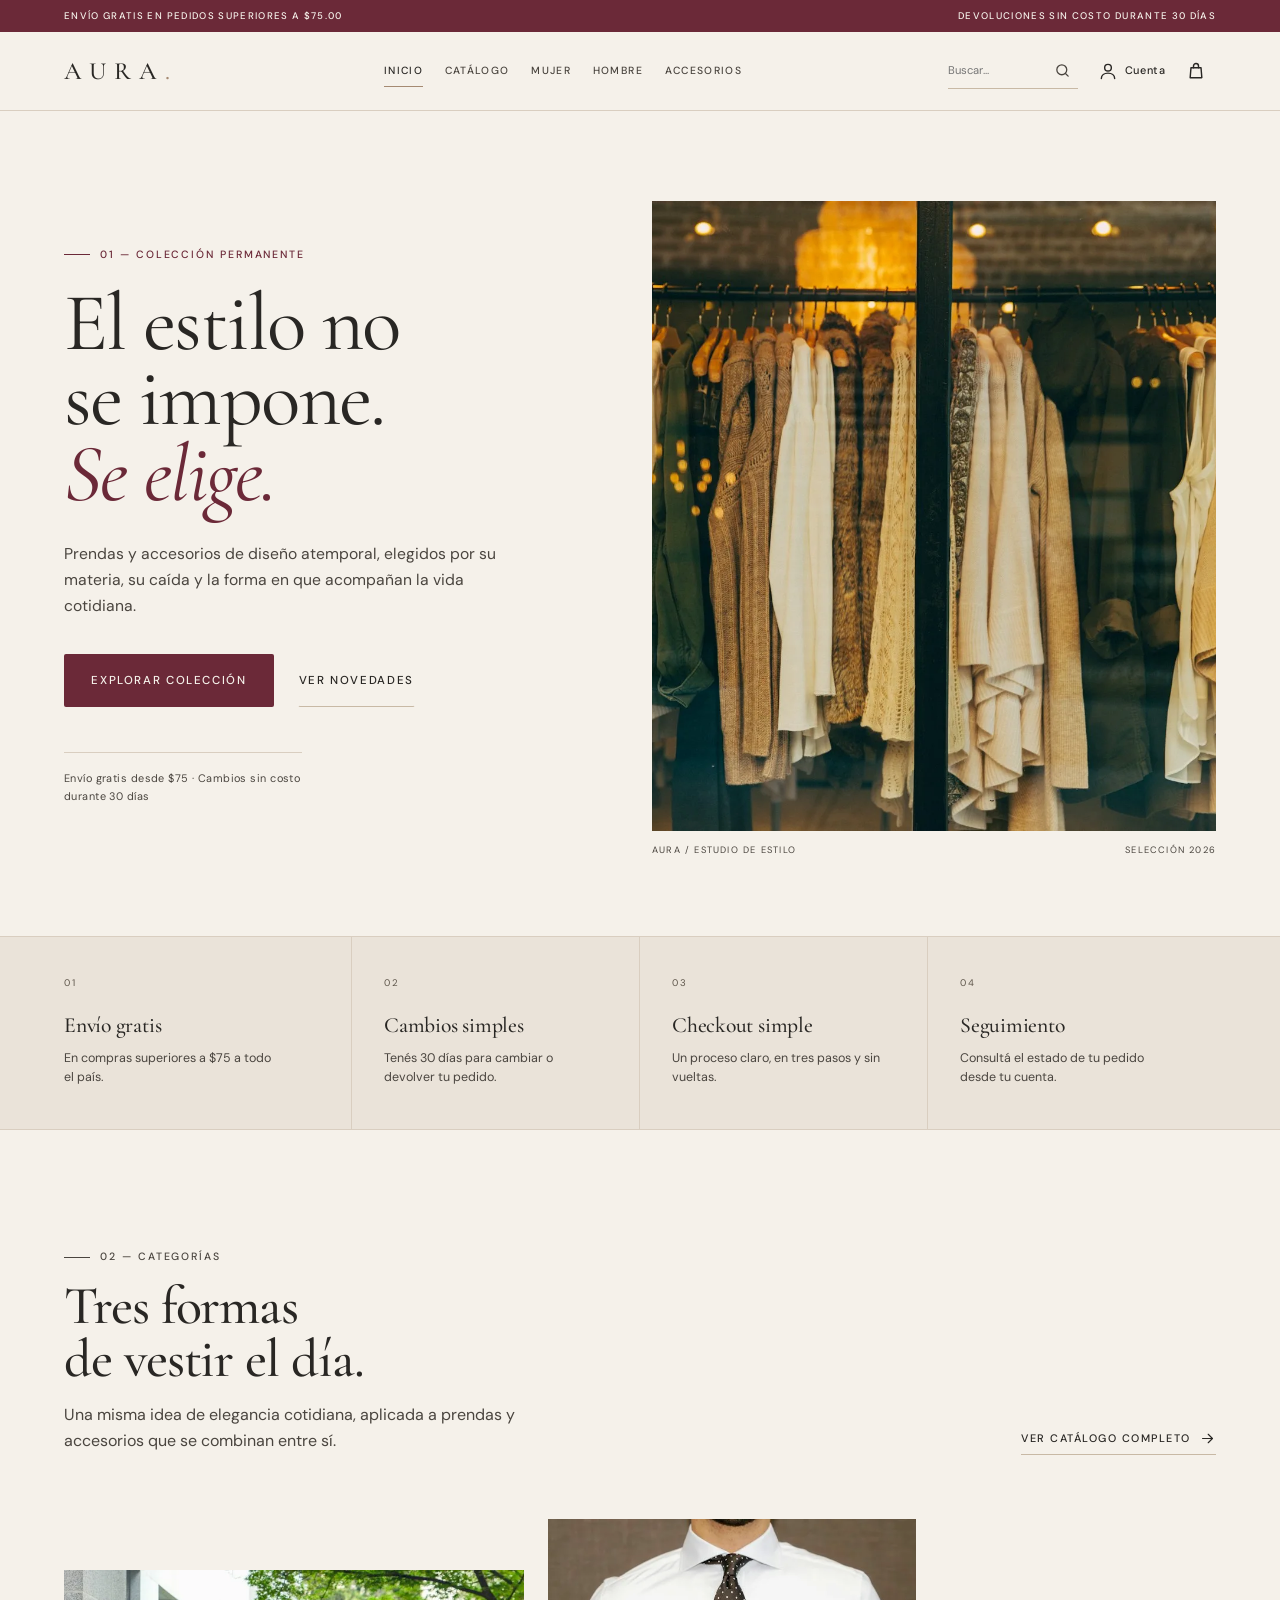
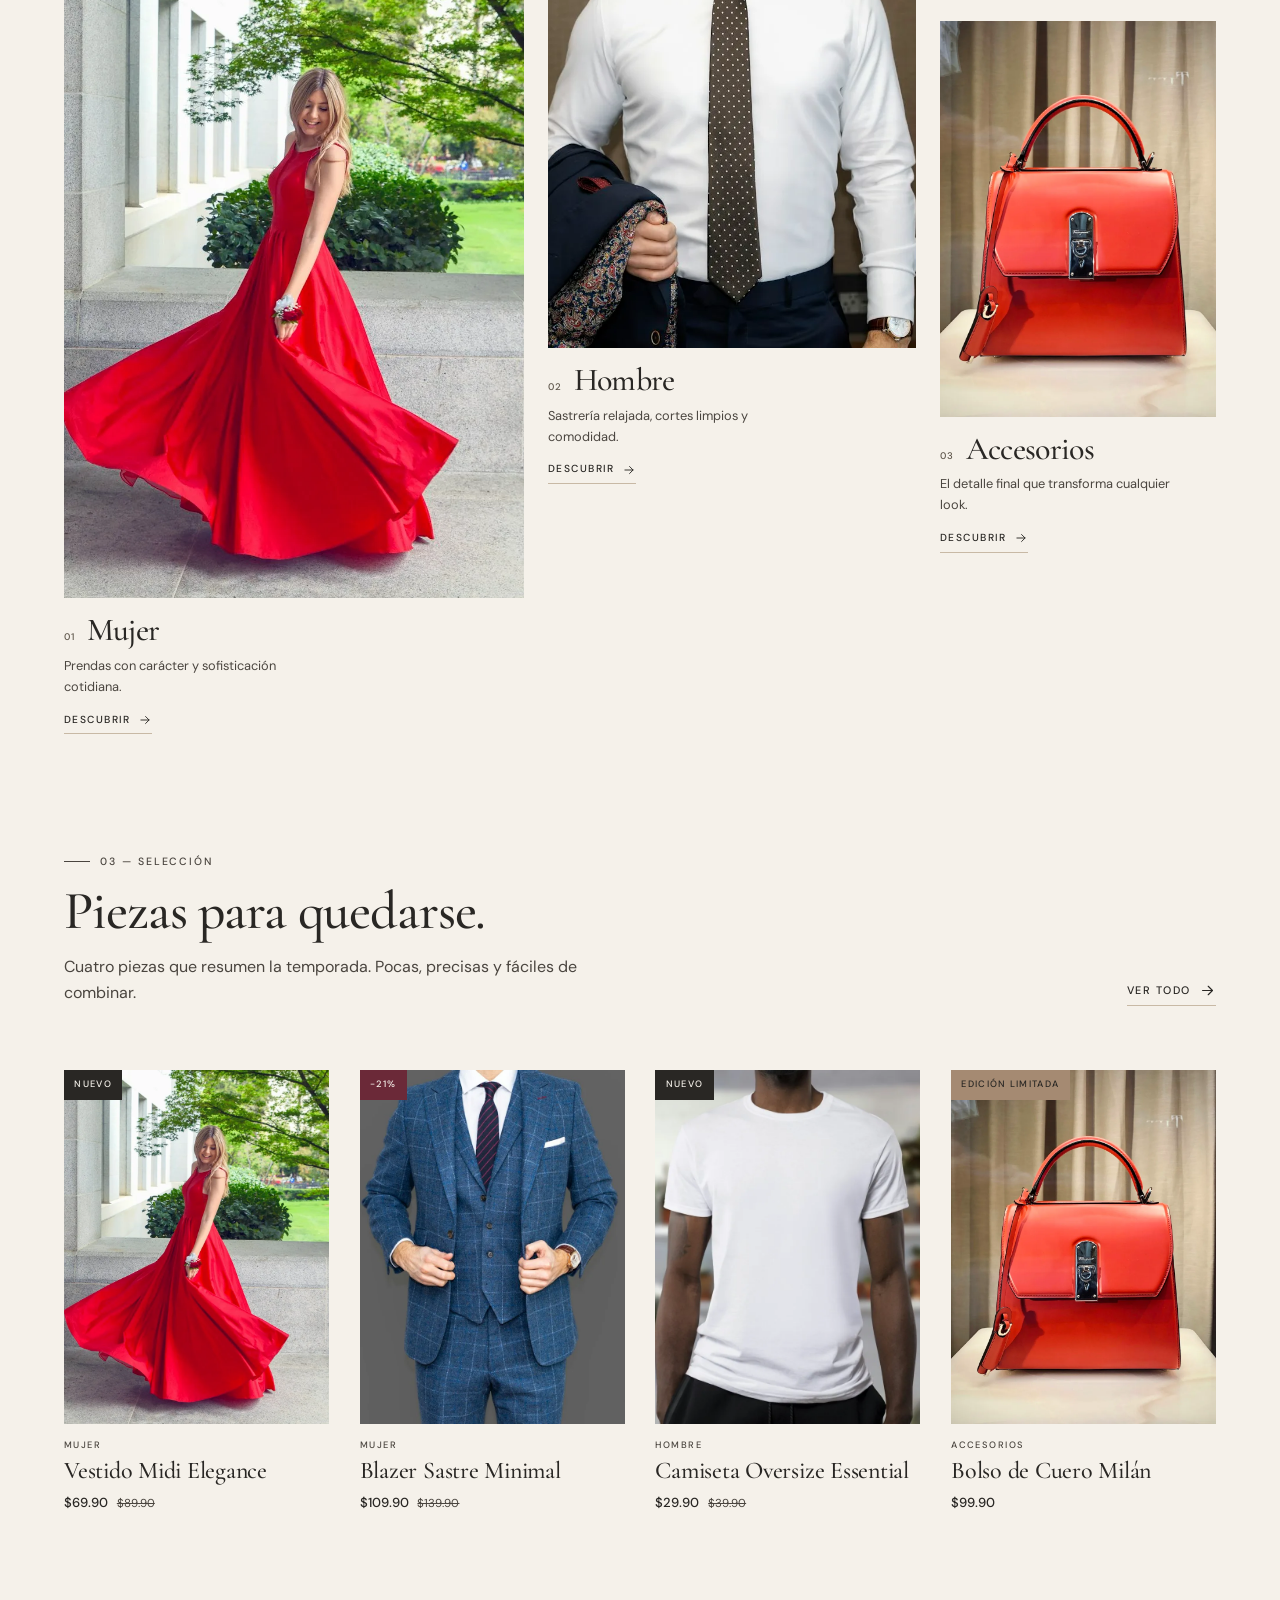
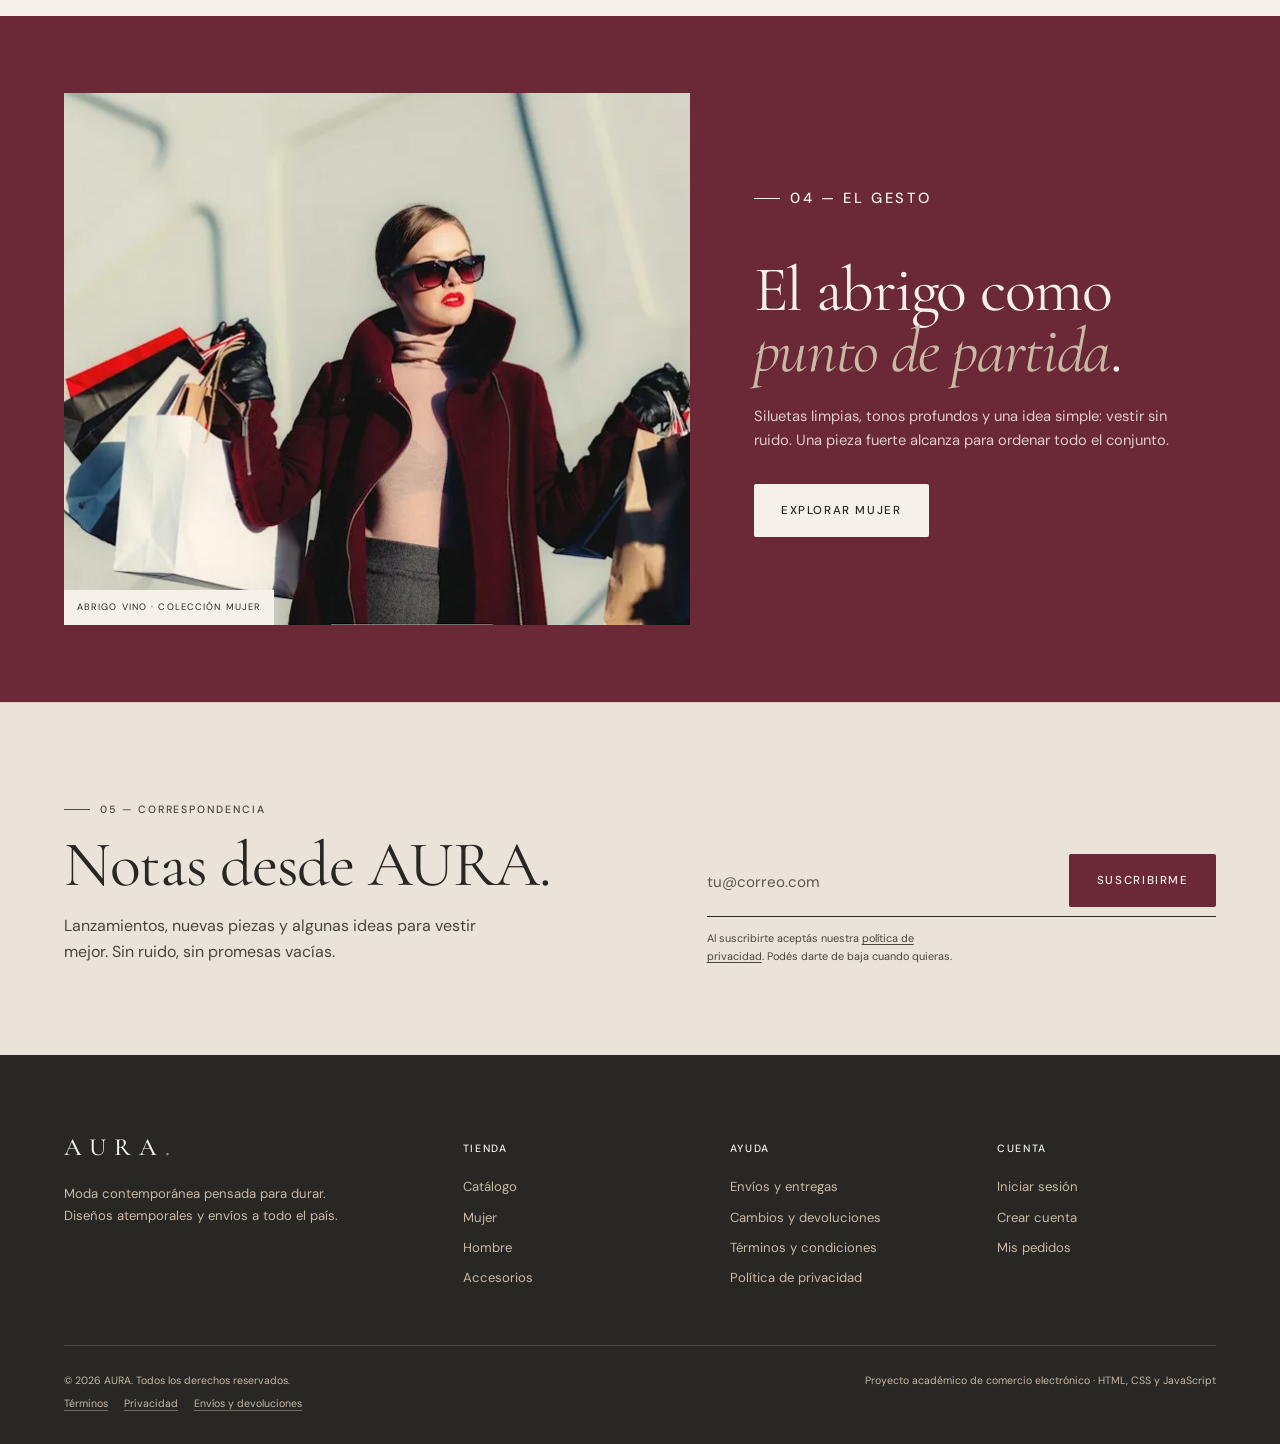
==== commit be5980fa: "feat: rediseñar la landing con identidad editorial Reemplaza la portada genérica por una dirección v" ====
--- a/index.html
+++ b/index.html
@@ -3,127 +3,111 @@
 <head>
   <meta charset="UTF-8">
   <meta name="viewport" content="width=device-width, initial-scale=1.0">
-  <meta name="description" content="AURA, tienda de moda contemporánea. Descubre prendas y accesorios de diseño atemporal con envío a todo el país.">
+  <meta name="description" content="AURA, moda contemporánea de diseño atemporal. Prendas y accesorios seleccionados, con envío a todo el país.">
+  <meta name="theme-color" content="#F5F1EA">
   <title>AURA | Moda contemporánea</title>
   <link rel="preload" as="image" href="assets/img/hero.webp" fetchpriority="high">
   <link rel="preload" href="assets/fonts/cormorant-garamond-latin.woff2" as="font" type="font/woff2" crossorigin>
-  <link rel="preload" href="assets/fonts/inter-latin.woff2" as="font" type="font/woff2" crossorigin>
+  <link rel="preload" href="assets/fonts/dm-sans-latin.woff2" as="font" type="font/woff2" crossorigin>
   <link rel="stylesheet" href="css/styles.css">
   <link rel="stylesheet" href="css/components.css">
   <link rel="stylesheet" href="css/responsive.css">
-  <meta name="google-site-verification" content="REEMPLAZAR_CON_CODIGO_DE_SEARCH_CONSOLE">
+  <link rel="stylesheet" href="css/landing.css">
 </head>
 <body data-page="home">
+  <a class="skip-link" href="#contenido">Saltar al contenido</a>
   <div id="site-header"></div>
 
-  <main>
-    <section class="hero">
-      <canvas class="hero__dots" data-dotted-glow aria-hidden="true"></canvas>
+  <main id="contenido" tabindex="-1">
+    <section class="hero" aria-labelledby="hero-title">
       <div class="container hero__inner">
         <div class="hero__copy">
-          <span class="eyebrow">Colección Otoño 2026</span>
-          <h1 class="hero__title">Estilo que se siente <em>como tú</em>.</h1>
-          <p class="hero__text">Prendas y accesorios de diseño atemporal, confeccionados con materiales seleccionados para acompañarte todos los días.</p>
+          <p class="eyebrow">01 — Colección permanente</p>
+          <h1 class="hero__title" id="hero-title">El estilo no se impone. <em>Se elige.</em></h1>
+          <p class="hero__text">Prendas y accesorios de diseño atemporal, elegidos por su materia, su caída y la forma en que acompañan la vida cotidiana.</p>
           <div class="hero__actions">
-            <a class="btn btn--primary" href="catalogo.html">Comprar ahora</a>
-            <a class="btn btn--ghost" href="#novedades">Ver novedades</a>
+            <a class="btn btn--primary" href="catalogo.html">Explorar colección</a>
+            <a class="btn btn--text" href="#novedades">Ver novedades</a>
           </div>
-          <div class="hero__proof">
-            <div>
-              <span class="stars" aria-label="4.9 de 5 estrellas"><span>★★★★★</span></span>
-              <strong>4.9/5</strong>
-            </div>
-            <div>
-              <span>Más de 2.500 clientes</span>
-              <span>califican nuestra calidad</span>
-            </div>
-          </div>
+          <p class="hero__note">Envío gratis desde $75 · Cambios sin costo durante 30 días</p>
         </div>
-        <div class="hero__visual">
-          <img src="assets/img/hero.webp" alt="Selección de prendas de la nueva colección AURA" fetchpriority="high" decoding="async">
-          <div class="hero__tag">
-            <span>Nueva colección</span>
-            <strong>Desde $24.90</strong>
-            <em>Envío gratis desde $75</em>
-          </div>
-          <div class="hero__badge">Hasta 30% off</div>
+        <figure class="hero__visual">
+          <img src="assets/img/hero.webp" alt="Perchero con prendas de tonos neutros de la colección AURA" width="1599" height="1066" fetchpriority="high" decoding="async">
+          <figcaption>
+            <span>AURA / Estudio de estilo</span>
+            <span>Selección 2026</span>
+          </figcaption>
+        </figure>
+      </div>
+    </section>
+
+    <section class="benefits" aria-label="Servicios de AURA">
+      <div class="container benefits__grid">
+        <div class="benefit">
+          <strong>Envío gratis</strong>
+          <p>En compras superiores a $75 a todo el país.</p>
+        </div>
+        <div class="benefit">
+          <strong>Cambios simples</strong>
+          <p>Tenés 30 días para cambiar o devolver tu pedido.</p>
+        </div>
+        <div class="benefit">
+          <strong>Checkout simple</strong>
+          <p>Un proceso claro, en tres pasos y sin vueltas.</p>
+        </div>
+        <div class="benefit">
+          <strong>Seguimiento</strong>
+          <p>Consultá el estado de tu pedido desde tu cuenta.</p>
         </div>
       </div>
     </section>
 
-    <section class="benefits" aria-label="Ventajas de comprar en AURA">
-      <div class="container benefits__grid">
-        <div class="benefit">
-          <svg viewBox="0 0 24 24" fill="none" stroke="currentColor" stroke-width="1.7" stroke-linecap="round" stroke-linejoin="round" aria-hidden="true"><path d="M3 7h11v10H3z"/><path d="M14 10h4l3 3v4h-7"/><circle cx="7" cy="18" r="1.6"/><circle cx="18" cy="18" r="1.6"/></svg>
-          <div>
-            <strong>Envío gratis</strong>
-            <p>En compras superiores a $75 a todo el país.</p>
-          </div>
-        </div>
-        <div class="benefit">
-          <svg viewBox="0 0 24 24" fill="none" stroke="currentColor" stroke-width="1.7" stroke-linecap="round" stroke-linejoin="round" aria-hidden="true"><path d="M4 9h11a4 4 0 0 1 0 8H8"/><path d="m8 5-4 4 4 4"/></svg>
-          <div>
-            <strong>Devoluciones fáciles</strong>
-            <p>Tenés 30 días para cambiar o devolver tu pedido.</p>
-          </div>
-        </div>
-        <div class="benefit">
-          <svg viewBox="0 0 24 24" fill="none" stroke="currentColor" stroke-width="1.7" stroke-linecap="round" stroke-linejoin="round" aria-hidden="true"><path d="M12 3 5 6v6c0 4.4 3 7.6 7 9 4-1.4 7-4.6 7-9V6l-7-3Z"/><path d="m9 12 2 2 4-4"/></svg>
-          <div>
-            <strong>Pago 100% seguro</strong>
-            <p>Protegemos tus datos en cada transacción.</p>
-          </div>
-        </div>
-        <div class="benefit">
-          <svg viewBox="0 0 24 24" fill="none" stroke="currentColor" stroke-width="1.7" stroke-linecap="round" stroke-linejoin="round" aria-hidden="true"><path d="M4 5h16v11H9l-5 4V5Z"/><path d="M8 9h8M8 12h5"/></svg>
-          <div>
-            <strong>Atención personalizada</strong>
-            <p>Te ayudamos a elegir lo que mejor te queda.</p>
-          </div>
-        </div>
-      </div>
-    </section>
-
-    <section class="section" id="categorias">
+    <section class="section" id="categorias" aria-labelledby="categorias-title">
       <div class="container">
         <div class="section-head">
           <div>
-            <span class="eyebrow">Explorá</span>
-            <h2>Encontrá tu estilo</h2>
-            <p>Tres universos, una misma idea: prendas que se adaptan a tu forma de vivir.</p>
+            <p class="eyebrow">02 — Categorías</p>
+            <h2 id="categorias-title">Tres formas<br>de vestir el día.</h2>
+            <p>Una misma idea de elegancia cotidiana, aplicada a prendas y accesorios que se combinan entre sí.</p>
           </div>
           <a class="link-arrow" href="catalogo.html">Ver catálogo completo
-            <svg viewBox="0 0 24 24" fill="none" stroke="currentColor" stroke-width="1.8" stroke-linecap="round" stroke-linejoin="round" aria-hidden="true"><path d="M5 12h14"/><path d="m13 6 6 6-6 6"/></svg>
+            <svg viewBox="0 0 24 24" fill="none" stroke="currentColor" stroke-width="1.6" stroke-linecap="round" stroke-linejoin="round" aria-hidden="true"><path d="M5 12h14"/><path d="m13 6 6 6-6 6"/></svg>
           </a>
         </div>
         <div class="categories__grid">
           <a class="category-card" href="catalogo.html?categoria=mujer">
-            <img src="assets/img/cat-mujer.webp" alt="Moda para mujer" loading="lazy" decoding="async">
+            <figure class="category-card__media">
+              <img src="assets/img/dress.webp" alt="Vestido rojo de la colección mujer" width="899" height="1080" loading="lazy" decoding="async">
+            </figure>
             <div class="category-card__content">
               <h3>Mujer</h3>
               <p>Prendas con carácter y sofisticación cotidiana.</p>
               <span class="category-card__link">Descubrir
-                <svg viewBox="0 0 24 24" fill="none" stroke="currentColor" stroke-width="1.8" stroke-linecap="round" stroke-linejoin="round" aria-hidden="true"><path d="M5 12h14"/><path d="m13 6 6 6-6 6"/></svg>
+                <svg viewBox="0 0 24 24" fill="none" stroke="currentColor" stroke-width="1.6" stroke-linecap="round" stroke-linejoin="round" aria-hidden="true"><path d="M5 12h14"/><path d="m13 6 6 6-6 6"/></svg>
               </span>
             </div>
           </a>
           <a class="category-card" href="catalogo.html?categoria=hombre">
-            <img src="assets/img/jacket.webp" alt="Moda para hombre" loading="lazy" decoding="async">
+            <figure class="category-card__media">
+              <img src="assets/img/shirt.webp" alt="Camisa blanca de la colección hombre" width="899" height="719" loading="lazy" decoding="async">
+            </figure>
             <div class="category-card__content">
               <h3>Hombre</h3>
-              <p>Básicos urbanos, cortes limpios y comodidad.</p>
+              <p>Sastrería relajada, cortes limpios y comodidad.</p>
               <span class="category-card__link">Descubrir
-                <svg viewBox="0 0 24 24" fill="none" stroke="currentColor" stroke-width="1.8" stroke-linecap="round" stroke-linejoin="round" aria-hidden="true"><path d="M5 12h14"/><path d="m13 6 6 6-6 6"/></svg>
+                <svg viewBox="0 0 24 24" fill="none" stroke="currentColor" stroke-width="1.6" stroke-linecap="round" stroke-linejoin="round" aria-hidden="true"><path d="M5 12h14"/><path d="m13 6 6 6-6 6"/></svg>
               </span>
             </div>
           </a>
           <a class="category-card" href="catalogo.html?categoria=accesorios">
-            <img src="assets/img/bag.webp" alt="Accesorios de moda" loading="lazy" decoding="async">
+            <figure class="category-card__media">
+              <img src="assets/img/bag.webp" alt="Bolso rojo de la colección de accesorios" width="899" height="1199" loading="lazy" decoding="async">
+            </figure>
             <div class="category-card__content">
               <h3>Accesorios</h3>
               <p>El detalle final que transforma cualquier look.</p>
               <span class="category-card__link">Descubrir
-                <svg viewBox="0 0 24 24" fill="none" stroke="currentColor" stroke-width="1.8" stroke-linecap="round" stroke-linejoin="round" aria-hidden="true"><path d="M5 12h14"/><path d="m13 6 6 6-6 6"/></svg>
+                <svg viewBox="0 0 24 24" fill="none" stroke="currentColor" stroke-width="1.6" stroke-linecap="round" stroke-linejoin="round" aria-hidden="true"><path d="M5 12h14"/><path d="m13 6 6 6-6 6"/></svg>
               </span>
             </div>
           </a>
@@ -131,47 +115,48 @@
       </div>
     </section>
 
-    <section class="section" id="novedades">
+    <section class="section section--products" id="novedades" aria-labelledby="novedades-title">
       <div class="container">
         <div class="section-head">
           <div>
-            <span class="eyebrow">Lo más deseado</span>
-            <h2>Novedades de la temporada</h2>
-            <p>Las piezas favoritas de nuestra comunidad, listas para sumarse a tu guardarropa.</p>
+            <p class="eyebrow">03 — Selección</p>
+            <h2 id="novedades-title">Piezas para quedarse.</h2>
+            <p>Cuatro piezas que resumen la temporada. Pocas, precisas y fáciles de combinar.</p>
           </div>
           <a class="link-arrow" href="catalogo.html">Ver todo
-            <svg viewBox="0 0 24 24" fill="none" stroke="currentColor" stroke-width="1.8" stroke-linecap="round" stroke-linejoin="round" aria-hidden="true"><path d="M5 12h14"/><path d="m13 6 6 6-6 6"/></svg>
+            <svg viewBox="0 0 24 24" fill="none" stroke="currentColor" stroke-width="1.6" stroke-linecap="round" stroke-linejoin="round" aria-hidden="true"><path d="M5 12h14"/><path d="m13 6 6 6-6 6"/></svg>
           </a>
         </div>
         <div class="products-grid" id="featured-grid"></div>
       </div>
     </section>
 
-    <section class="promo-band">
+    <section class="promo-band" aria-labelledby="campaign-title">
       <div class="container promo-band__inner">
-        <div>
-          <span class="eyebrow">Ofertas de temporada</span>
-          <h2>Hasta un 30% de descuento en <em>selección otoño</em>.</h2>
-          <p>Aprovechá precios especiales en chaquetas, jeans y accesorios icónicos. Stock limitado, mientras dure la temporada.</p>
-          <a class="btn btn--light" href="catalogo.html">Ver ofertas</a>
-        </div>
-        <div class="promo-band__visual">
-          <img src="assets/img/sneakers.webp" alt="Zapatillas urbanas en oferta" loading="lazy" decoding="async">
-          <div class="promo-band__stamp">Hasta 30% off</div>
+        <figure class="promo-band__visual">
+          <img src="assets/img/cat-mujer.webp" alt="Mujer con abrigo vino y bolsas de compras" width="799" height="532" loading="lazy" decoding="async">
+          <figcaption>Abrigo vino · Colección mujer</figcaption>
+        </figure>
+        <div class="promo-band__copy">
+          <p class="eyebrow">04 — El gesto</p>
+          <h2 id="campaign-title">El abrigo como<br><em>punto de partida</em>.</h2>
+          <p>Siluetas limpias, tonos profundos y una idea simple: vestir sin ruido. Una pieza fuerte alcanza para ordenar todo el conjunto.</p>
+          <a class="btn btn--light" href="catalogo.html?categoria=mujer">Explorar mujer</a>
         </div>
       </div>
     </section>
 
-    <section class="newsletter">
+    <section class="newsletter" aria-labelledby="newsletter-title">
       <div class="container newsletter__inner">
-        <div>
-          <span class="eyebrow">Newsletter AURA</span>
-          <h2>10% de descuento en tu primera compra</h2>
-          <p>Suscribite para recibir novedades, lanzamientos exclusivos y ofertas antes que nadie.</p>
+        <div class="newsletter__copy">
+          <p class="eyebrow">05 — Correspondencia</p>
+          <h2 id="newsletter-title">Notas desde AURA.</h2>
+          <p>Lanzamientos, nuevas piezas y algunas ideas para vestir mejor. Sin ruido, sin promesas vacías.</p>
         </div>
         <div>
           <form class="newsletter__form" id="newsletter-form">
-            <input type="email" name="email" placeholder="Tu correo electrónico" aria-label="Correo electrónico" required>
+            <label class="sr-only" for="newsletter-email">Correo electrónico</label>
+            <input id="newsletter-email" type="email" name="email" placeholder="tu@correo.com" autocomplete="email" required>
             <button class="btn btn--primary" type="submit">Suscribirme</button>
           </form>
           <p class="newsletter__note">Al suscribirte aceptás nuestra <a href="privacidad.html">política de privacidad</a>. Podés darte de baja cuando quieras.</p>
--- a/css/styles.css
+++ b/css/styles.css
@@ -22,11 +22,11 @@
 }
 
 @font-face {
-  font-family: "Inter";
+  font-family: "DM Sans";
   font-style: normal;
   font-weight: 400 700;
   font-display: swap;
-  src: url("../assets/fonts/inter-latin.woff2") format("woff2");
+  src: url("../assets/fonts/dm-sans-latin.woff2") format("woff2");
   unicode-range: U+0000-00FF, U+0131, U+0152-0153, U+02BB-02BC, U+02C6, U+02DA, U+02DC, U+0304, U+0308, U+0329, U+2000-206F, U+20AC, U+2122, U+2191, U+2193, U+2212, U+2215, U+FEFF, U+FFFD;
 }
 
@@ -36,53 +36,61 @@
 
 :root {
   /* Paleta AURA */
-  --marfil: #f7f5f0;
-  --beige: #e9e3d9;
-  --vino: #642d38;
-  --negro: #242321;
-  --gris-calido: #a69b8d;
+  --fondo: #F5F1EA;
+  --superficie: #EAE3D9;
+  --vino: #6B2938;
+  --carbon: #292724;
+  --arena: #C8B9A5;
+  --bronce: #A58A72;
+
+  /* Alias de compatibilidad */
+  --marfil: var(--fondo);
+  --beige: var(--superficie);
+  --negro: var(--carbon);
+  --gris-calido: var(--arena);
 
   /* Tokens semánticos */
-  --ink: var(--negro);
-  --ink-soft: #4a4643;
-  --muted: #6f675e;
-  --muted-soft: var(--gris-calido);
-  --paper: var(--marfil);
-  --paper-deep: var(--beige);
-  --paper-soft: #f1ede5;
-  --white: #ffffff;
-  --line: #e2dad0;
-  --line-dark: #d2c8bc;
+  --ink: var(--carbon);
+  --ink-soft: #4A453F;
+  --muted: #5E564B;
+  --muted-soft: var(--bronce);
+  --paper: var(--fondo);
+  --paper-deep: var(--superficie);
+  --paper-soft: #EFE9E0;
+  --white: #FBF8F3;
+  --line: #D9CEC0;
+  --line-dark: var(--arena);
   --accent: var(--vino);
-  --accent-dark: #4b1f28;
-  --accent-soft: #f0e4e6;
-  --success: #3e6b54;
-  --success-soft: #e5efe8;
-  --error: #9b2f35;
-  --error-soft: #f8e6e6;
-  --shadow-sm: 0 8px 24px rgba(36, 35, 33, 0.06);
-  --shadow: 0 24px 60px rgba(36, 35, 33, 0.12);
-  --radius: 22px;
-  --radius-sm: 14px;
+  --accent-dark: #4D1D29;
+  --accent-soft: #E9DADD;
+  --success: #3E6B54;
+  --success-soft: #E5EFE8;
+  --error: #9B2F35;
+  --error-soft: #F8E6E6;
+  --shadow-sm: none;
+  --shadow: none;
+  --radius: 2px;
+  --radius-sm: 2px;
 
   /* Tipografía */
   --serif: "Cormorant Garamond", "Times New Roman", Georgia, serif;
-  --sans: "Inter", "Segoe UI", system-ui, -apple-system, Roboto, Helvetica, Arial, sans-serif;
-  --fs-display: clamp(2.75rem, 4.4vw, 4rem);
-  --fs-h2: clamp(2rem, 3vw, 2.5rem);
-  --fs-h3: 1.25rem;
-  --fs-body: 1rem;
-  --fs-button: 0.875rem;
-  --fs-label: 0.75rem;
-  --lh-display: 1.04;
-  --tracking-label: 0.16em;
+  --sans: "DM Sans", "Segoe UI", system-ui, -apple-system, Roboto, Helvetica, Arial, sans-serif;
+  --fs-display: clamp(3.6rem, 6.4vw, 6.6rem);
+  --fs-h2: clamp(2.6rem, 4.2vw, 4.4rem);
+  --fs-h3: 1.45rem;
+  --fs-body: 0.98rem;
+  --fs-button: 0.72rem;
+  --fs-label: 0.66rem;
+  --lh-display: 0.92;
+  --tracking-label: 0.18em;
 
   /* Layout — Desktop 1440: 80px de margen, 12 columnas, gutter 24px, contenido 1280px */
   --container: 1280px;
-  --page-margin: 80px;
-  --gutter: 24px;
-  --section-space: 96px;
-  --header-height: 80px;
+  --page-margin: clamp(20px, 5vw, 80px);
+  --gutter: clamp(16px, 2vw, 24px);
+  --section-space: clamp(4.5rem, 8vw, 8rem);
+  --header-height: 78px;
+  --topbar-height: 32px;
 
   --color-primary: var(--accent);
   --color-primary-hover: var(--accent-dark);
@@ -97,8 +105,8 @@
   --color-text-muted: var(--muted);
   --color-success: var(--success);
   --color-error: var(--error);
-  --color-inverse: var(--negro);
-  --color-inverse-text: var(--marfil);
+  --color-inverse: var(--carbon);
+  --color-inverse-text: var(--fondo);
 
   /* Sistema de espaciado — múltiplos de 8px */
   --space-1: 0.5rem;
@@ -120,6 +128,7 @@
 
 html {
   scroll-behavior: smooth;
+  scroll-padding-top: calc(var(--header-height) + 1rem);
   color-scheme: light;
 }
 
@@ -128,8 +137,18 @@
   font-family: var(--sans);
   color: var(--ink);
   background: var(--paper);
-  line-height: 1.6;
+  line-height: 1.65;
   -webkit-font-smoothing: antialiased;
+}
+
+::selection {
+  background: var(--accent);
+  color: var(--paper);
+}
+
+:focus-visible {
+  outline: 2px solid var(--accent);
+  outline-offset: 4px;
 }
 
 img {
@@ -167,7 +186,7 @@
 h3 {
   font-family: var(--serif);
   font-weight: 500;
-  letter-spacing: -0.01em;
+  letter-spacing: -0.02em;
 }
 
 ul {
@@ -192,20 +211,19 @@
 .eyebrow {
   display: inline-flex;
   align-items: center;
-  gap: 0.75rem;
+  gap: 0.65rem;
   font-size: var(--fs-label);
-  font-weight: 600;
-  letter-spacing: 0.18em;
+  font-weight: 500;
+  letter-spacing: var(--tracking-label);
   text-transform: uppercase;
   color: var(--accent);
 }
 
 .eyebrow::before {
   content: "";
-  width: 34px;
+  width: 26px;
   height: 1px;
   background: currentColor;
-  opacity: 0.7;
 }
 
 .section-head {
@@ -213,32 +231,32 @@
   align-items: flex-end;
   justify-content: space-between;
   gap: 2rem;
-  margin-bottom: 2.75rem;
+  margin-bottom: clamp(2.5rem, 5vw, 4.5rem);
 }
 
 .section-head h2 {
   font-size: var(--fs-h2);
-  line-height: 1.1;
-  margin-top: 0.7rem;
+  line-height: 0.98;
+  margin-top: 0.9rem;
 }
 
 .section-head p {
-  color: var(--muted);
-  margin-top: 0.7rem;
-  max-width: 52ch;
+  color: var(--ink-soft);
+  margin-top: 1rem;
+  max-width: 48ch;
 }
 
 .link-arrow {
   display: inline-flex;
   align-items: center;
   gap: 0.5rem;
-  font-size: 0.82rem;
-  font-weight: 600;
-  letter-spacing: 0.1em;
+  font-size: 0.68rem;
+  font-weight: 500;
+  letter-spacing: 0.14em;
   text-transform: uppercase;
   white-space: nowrap;
-  border-bottom: 1px solid var(--ink);
-  padding-bottom: 0.3rem;
+  border-bottom: 1px solid var(--line-dark);
+  padding-bottom: 0.35rem;
   transition: color 0.2s ease, border-color 0.2s ease, gap 0.2s ease;
 }
 
@@ -257,10 +275,40 @@
   color: var(--muted);
 }
 
+.sr-only {
+  position: absolute;
+  width: 1px;
+  height: 1px;
+  padding: 0;
+  margin: -1px;
+  overflow: hidden;
+  clip: rect(0, 0, 0, 0);
+  white-space: nowrap;
+  border: 0;
+}
+
 .hidden {
   display: none !important;
 }
 
+.skip-link {
+  position: absolute;
+  top: -5rem;
+  left: 1rem;
+  z-index: 200;
+  padding: 0.85rem 1.1rem;
+  background: var(--ink);
+  color: var(--paper);
+  font-size: var(--fs-label);
+  letter-spacing: 0.12em;
+  text-transform: uppercase;
+  transition: top 0.2s ease;
+}
+
+.skip-link:focus {
+  top: 1rem;
+}
+
 .is-empty {
   display: none !important;
 }
--- a/css/components.css
+++ b/css/components.css
@@ -7,14 +7,14 @@
   align-items: center;
   justify-content: center;
   gap: 0.6rem;
-  padding: 0.95rem 1.9rem;
+  padding: 1rem 1.65rem;
   border: 1px solid transparent;
-  border-radius: 999px;
+  border-radius: var(--radius);
   font-size: var(--fs-button);
-  font-weight: 600;
-  letter-spacing: 0.08em;
+  font-weight: 500;
+  letter-spacing: 0.14em;
   text-transform: uppercase;
-  transition: transform 0.2s ease, background 0.2s ease, color 0.2s ease, border-color 0.2s ease, box-shadow 0.2s ease;
+  transition: background 0.2s ease, color 0.2s ease, border-color 0.2s ease;
 }
 
 .btn svg {
@@ -22,23 +22,18 @@
   height: 17px;
 }
 
-.btn:hover {
-  transform: translateY(-2px);
-}
-
 .btn--primary {
   background: var(--accent);
-  color: var(--white);
+  color: var(--paper);
 }
 
 .btn--primary:hover {
   background: var(--accent-dark);
-  box-shadow: 0 12px 24px rgba(100, 45, 56, 0.24);
 }
 
 .btn--accent {
   background: var(--accent);
-  color: var(--white);
+  color: var(--paper);
 }
 
 .btn--accent:hover {
@@ -47,22 +42,34 @@
 
 .btn--ghost {
   background: transparent;
-  border-color: var(--ink);
+  border-color: var(--line-dark);
   color: var(--ink);
 }
 
 .btn--ghost:hover {
   background: var(--ink);
-  color: var(--white);
+  border-color: var(--ink);
+  color: var(--paper);
 }
 
 .btn--light {
-  background: var(--white);
+  background: var(--paper);
   color: var(--ink);
 }
 
 .btn--light:hover {
-  background: var(--paper-deep);
+  background: var(--arena);
+}
+
+.btn--text {
+  padding-inline: 0;
+  border-bottom: 1px solid var(--line-dark);
+  color: var(--ink);
+}
+
+.btn--text:hover {
+  border-color: var(--accent);
+  color: var(--accent);
 }
 
 .btn--full {
@@ -70,14 +77,13 @@
 }
 
 .btn--sm {
-  padding: 0.7rem 1.2rem;
-  font-size: 0.72rem;
+  padding: 0.7rem 1rem;
+  font-size: 0.64rem;
 }
 
 .btn[disabled] {
   opacity: 0.5;
   cursor: not-allowed;
-  transform: none;
 }
 
 .icon-btn {
@@ -85,112 +91,117 @@
   display: inline-flex;
   align-items: center;
   justify-content: center;
-  gap: 0.45rem;
-  min-width: 44px;
+  gap: 0.4rem;
+  min-width: 40px;
   height: 44px;
-  padding: 0 0.5rem;
-  border-radius: 999px;
+  padding: 0 0.35rem;
   color: var(--ink);
-  transition: background 0.2s ease;
+  transition: color 0.2s ease;
 }
 
 .icon-btn svg {
-  width: 21px;
-  height: 21px;
+  width: 20px;
+  height: 20px;
 }
 
 .icon-btn:hover,
 .icon-btn.is-active {
-  background: var(--paper-deep);
+  color: var(--accent);
 }
 
 .icon-btn__label {
-  font-size: 0.76rem;
-  font-weight: 600;
-  letter-spacing: 0.04em;
+  font-size: 0.68rem;
+  font-weight: 500;
+  letter-spacing: 0.06em;
 }
 
 .cart-count {
   position: absolute;
-  top: 3px;
-  right: 1px;
-  min-width: 18px;
-  height: 18px;
-  padding: 0 4px;
-  border-radius: 999px;
+  top: 4px;
+  right: -2px;
+  min-width: 16px;
+  height: 16px;
+  padding: 0 3px;
+  border-radius: 50%;
   background: var(--accent);
-  color: var(--white);
-  font-size: 0.64rem;
-  font-weight: 700;
-  line-height: 18px;
+  color: var(--paper);
+  font-size: 0.58rem;
+  font-weight: 600;
+  line-height: 16px;
   text-align: center;
 }
 
 #site-header {
-  min-height: 115px;
+  position: sticky;
+  top: calc(var(--topbar-height) * -1);
+  z-index: 70;
+  background: var(--paper);
 }
 
 .topbar {
-  background: var(--ink);
-  color: #efe8dd;
+  display: flex;
+  align-items: center;
+  min-height: var(--topbar-height);
+  background: var(--accent);
+  color: var(--paper);
 }
 
 .topbar__inner {
   display: flex;
   justify-content: space-between;
   gap: 1rem;
-  padding: 0.55rem 0;
-  font-size: 0.7rem;
-  letter-spacing: 0.08em;
+  padding: 0.45rem 0;
+  font-size: 0.6rem;
+  font-weight: 500;
+  letter-spacing: 0.14em;
   text-transform: uppercase;
 }
 
 .header {
-  position: sticky;
-  top: 0;
-  z-index: 60;
-  background: rgba(250, 247, 242, 0.92);
-  backdrop-filter: blur(14px);
+  position: relative;
+  background: var(--paper);
   border-bottom: 1px solid var(--line);
 }
 
 .header__inner {
-  display: flex;
-  align-items: center;
-  gap: 1.75rem;
+  display: grid;
+  grid-template-columns: auto 1fr auto;
+  align-items: center;
+  gap: clamp(1rem, 3vw, 2.5rem);
   min-height: var(--header-height);
 }
 
 .brand {
   font-family: var(--serif);
-  font-size: 1.65rem;
-  letter-spacing: 0.2em;
+  font-size: 1.55rem;
+  font-weight: 500;
+  letter-spacing: 0.32em;
   line-height: 1;
   color: var(--ink);
 }
 
 .brand__dot {
-  color: var(--accent);
+  color: var(--bronce);
 }
 
 .brand--light {
-  color: #f6efe4;
+  color: var(--paper);
 }
 
 .main-nav {
   display: flex;
   align-items: center;
-  gap: 1.5rem;
-  margin-right: auto;
+  justify-content: center;
+  gap: clamp(0.9rem, 1.7vw, 1.7rem);
 }
 
 .nav-link {
   position: relative;
-  font-size: 0.78rem;
-  font-weight: 600;
-  letter-spacing: 0.08em;
+  font-size: 0.65rem;
+  font-weight: 500;
+  letter-spacing: 0.13em;
   text-transform: uppercase;
-  padding: 0.4rem 0;
+  padding: 0.45rem 0;
   color: var(--ink-soft);
   transition: color 0.2s ease;
 }
@@ -202,7 +213,7 @@
   bottom: 0;
   width: 100%;
   height: 1px;
-  background: var(--accent);
+  background: var(--bronce);
   transform: scaleX(0);
   transform-origin: left;
   transition: transform 0.25s ease;
@@ -221,60 +232,57 @@
 .header__actions {
   display: flex;
   align-items: center;
-  gap: 0.35rem;
+  justify-content: flex-end;
+  gap: 0.3rem;
 }
 
 .search-form {
   display: flex;
   align-items: center;
-  gap: 0.25rem;
-  background: var(--paper-deep);
-  border: 1px solid transparent;
-  border-radius: 999px;
-  padding: 0.2rem 0.35rem 0.2rem 1rem;
-  margin-right: 0.5rem;
-  transition: border-color 0.2s ease, background 0.2s ease;
+  gap: 0.2rem;
+  background: transparent;
+  border-bottom: 1px solid var(--line-dark);
+  padding: 0.1rem 0;
+  margin-right: 0.65rem;
+  transition: border-color 0.2s ease;
 }
 
 .search-form:focus-within {
-  border-color: var(--line-dark);
-  background: var(--white);
+  border-color: var(--ink);
 }
 
 .search-form input {
-  width: 126px;
+  width: 96px;
   border: 0;
   background: transparent;
-  padding: 0.45rem 0;
-  font-size: 0.8rem;
+  padding: 0.4rem 0;
+  font-size: 0.7rem;
   outline: none;
   transition: width 0.25s ease;
 }
 
 .search-form input:focus {
-  width: 180px;
+  width: 150px;
 }
 
 .search-form button {
   display: inline-flex;
   align-items: center;
   justify-content: center;
-  width: 34px;
-  height: 34px;
+  width: 30px;
+  height: 32px;
   border: 0;
-  border-radius: 50%;
   background: transparent;
   color: var(--ink-soft);
 }
 
 .search-form button:hover {
-  background: var(--white);
-  color: var(--ink);
+  color: var(--accent);
 }
 
 .search-form svg {
-  width: 18px;
-  height: 18px;
+  width: 17px;
+  height: 17px;
 }
 
 .search-form--mobile {
@@ -312,350 +320,70 @@
   transform: translateY(-6.5px) rotate(-45deg);
 }
 
-.hero {
-  position: relative;
-  overflow: hidden;
-  background:
-    radial-gradient(circle at 8% 12%, rgba(100, 45, 56, 0.08), transparent 38%),
-    radial-gradient(circle at 92% 88%, rgba(100, 45, 56, 0.05), transparent 42%),
-    var(--paper);
-}
-
-.hero__dots {
-  position: absolute;
-  inset: 0;
-  z-index: 0;
-  width: 100%;
-  height: 100%;
-  pointer-events: none;
-}
-
-.hero__inner {
-  position: relative;
-  z-index: 1;
-  display: grid;
-  grid-template-columns: 1.02fr 0.98fr;
-  align-items: center;
-  gap: 4rem;
-  min-height: 580px;
-  padding: 4rem 0;
-}
-
-.hero__copy {
-  animation: fade-up 0.8s ease both;
-}
-
-.hero__title {
-  font-size: var(--fs-display);
-  line-height: var(--lh-display);
-  margin: 1.2rem 0 1.4rem;
-}
-
-.hero__title em {
-  font-style: italic;
-  color: var(--accent);
-}
-
-.hero__text {
-  max-width: 46ch;
-  color: var(--ink-soft);
-  font-size: var(--fs-body);
-}
-
-.hero__actions {
-  display: flex;
-  flex-wrap: wrap;
-  gap: 0.85rem;
-  margin-top: 2rem;
-}
-
-.hero__proof {
-  display: flex;
-  align-items: center;
-  gap: 1.1rem;
-  margin-top: 2.6rem;
-  padding-top: 1.6rem;
-  border-top: 1px solid var(--line);
-}
-
-.hero__proof strong {
-  font-family: var(--serif);
-  font-size: 1.5rem;
-  line-height: 1;
-}
-
-.hero__proof div {
-  display: grid;
-  gap: 0.2rem;
-  font-size: 0.76rem;
-  color: var(--muted);
-}
-
-.hero__proof .stars {
-  font-size: 0.85rem;
-}
-
-.hero__visual {
-  position: relative;
-  animation: fade-up 0.9s 0.1s ease both;
-}
-
-.hero__visual img {
-  width: 100%;
-  aspect-ratio: 4 / 4.6;
-  object-fit: cover;
-  border-radius: 200px 200px 26px 26px;
-  box-shadow: var(--shadow);
-}
-
-.hero__tag {
-  position: absolute;
-  left: -1.5rem;
-  bottom: 2.5rem;
-  display: grid;
-  gap: 0.15rem;
-  background: var(--white);
-  border-radius: 16px;
-  padding: 1rem 1.3rem;
-  box-shadow: var(--shadow-sm);
-}
-
-.hero__tag span {
-  font-size: 0.66rem;
-  letter-spacing: 0.16em;
-  text-transform: uppercase;
-  color: var(--muted);
-}
-
-.hero__tag strong {
-  font-family: var(--serif);
-  font-size: 1.35rem;
-  font-weight: 400;
-}
-
-.hero__tag em {
-  font-style: normal;
-  color: var(--accent);
-  font-size: 0.78rem;
-  font-weight: 600;
-}
-
-.hero__badge {
-  position: absolute;
-  top: 1.6rem;
-  right: -1rem;
-  width: 92px;
-  height: 92px;
-  border-radius: 50%;
-  display: grid;
-  place-items: center;
-  text-align: center;
-  background: var(--accent);
-  color: var(--white);
-  font-size: 0.62rem;
-  font-weight: 700;
-  letter-spacing: 0.14em;
-  text-transform: uppercase;
-  line-height: 1.4;
-  padding: 0.8rem;
-  transform: rotate(8deg);
-}
-
-.benefits {
-  background: var(--white);
-  border-block: 1px solid var(--line);
-}
-
-.benefits__grid {
-  display: grid;
-  grid-template-columns: repeat(4, 1fr);
-}
-
-.benefit {
-  display: flex;
-  align-items: flex-start;
-  gap: 0.9rem;
-  padding: 1.8rem 1.6rem;
-  border-right: 1px solid var(--line);
-}
-
-.benefit:last-child {
-  border-right: 0;
-}
-
-.benefit svg {
-  width: 26px;
-  height: 26px;
-  color: var(--accent);
-  flex-shrink: 0;
-  margin-top: 2px;
-}
-
-.benefit strong {
-  display: block;
-  font-size: 0.9rem;
-  margin-bottom: 0.1rem;
-}
-
-.benefit p {
-  font-size: 0.78rem;
-  color: var(--muted);
-  line-height: 1.5;
-}
-
-.categories__grid {
-  display: grid;
-  grid-template-columns: repeat(3, 1fr);
-  gap: var(--gutter);
-}
-
-.category-card {
-  position: relative;
-  display: block;
-  overflow: hidden;
-  border-radius: var(--radius);
-  aspect-ratio: 3 / 3.7;
-  background: var(--paper-deep);
-  isolation: isolate;
-}
-
-.category-card img {
-  width: 100%;
-  height: 100%;
-  object-fit: cover;
-  transition: transform 0.7s ease;
-}
-
-.category-card::after {
-  content: "";
-  position: absolute;
-  inset: 0;
-  background: linear-gradient(to top, rgba(20, 15, 12, 0.78) 0%, rgba(20, 15, 12, 0.1) 55%, transparent 75%);
-  z-index: 1;
-}
-
-.category-card:hover img {
-  transform: scale(1.06);
-}
-
-.category-card__content {
-  position: absolute;
-  z-index: 2;
-  left: 1.6rem;
-  right: 1.6rem;
-  bottom: 1.5rem;
-  color: var(--white);
-}
-
-.category-card__content h3 {
-  font-size: 1.8rem;
-  margin-bottom: 0.15rem;
-}
-
-.category-card__content p {
-  font-size: 0.82rem;
-  opacity: 0.85;
-  margin-bottom: 0.9rem;
-  max-width: 30ch;
-}
-
-.category-card__link {
-  display: inline-flex;
-  align-items: center;
-  gap: 0.45rem;
-  font-size: 0.72rem;
-  font-weight: 600;
-  letter-spacing: 0.14em;
-  text-transform: uppercase;
-  border-bottom: 1px solid rgba(255, 255, 255, 0.6);
-  padding-bottom: 0.25rem;
-}
-
-.category-card__link svg {
-  width: 15px;
-  height: 15px;
-}
-
 .products-grid {
   display: grid;
-  grid-template-columns: repeat(4, 1fr);
-  gap: 2.2rem var(--gutter);
+  grid-template-columns: repeat(4, minmax(0, 1fr));
+  gap: clamp(1.25rem, 2.4vw, 2.25rem);
 }
 
 .product-card {
   display: flex;
   flex-direction: column;
   min-width: 0;
-  border-radius: var(--radius-sm);
-  transition: transform 0.35s var(--ease-out);
-}
-
-.product-card:hover {
-  transform: translateY(-4px);
 }
 
 .product-card__media {
   position: relative;
   overflow: hidden;
-  border-radius: var(--radius-sm);
   background: var(--paper-deep);
-  aspect-ratio: 3 / 3.8;
-  transition: box-shadow 0.35s var(--ease-out);
-}
-
-.product-card:hover .product-card__media {
-  box-shadow: var(--shadow-sm);
+  aspect-ratio: 3 / 4;
 }
 
 .product-card__media img {
   width: 100%;
   height: 100%;
   object-fit: cover;
-  transition: transform 0.65s ease;
+  transition: transform 0.7s var(--ease-out);
 }
 
 .product-card:hover .product-card__media img {
-  transform: scale(1.05);
+  transform: scale(1.03);
 }
 
 .badge {
   position: absolute;
-  top: 0.85rem;
-  left: 0.85rem;
+  top: 0;
+  left: 0;
   z-index: 2;
-  background: var(--white);
-  color: var(--ink);
-  font-size: 0.63rem;
-  font-weight: 700;
-  letter-spacing: 0.1em;
+  padding: 0.45rem 0.65rem;
+  border-radius: 0;
+  background: var(--paper);
+  color: var(--accent);
+  font-size: 0.58rem;
+  font-weight: 500;
+  letter-spacing: 0.14em;
   text-transform: uppercase;
-  padding: 0.32rem 0.7rem;
-  border-radius: 999px;
-}
-
-.badge--new {
+}
+
+.badge--new,
+.badge--top {
   background: var(--ink);
-  color: var(--marfil);
+  color: var(--paper);
 }
 
 .badge--sale {
   background: var(--accent);
-  color: var(--white);
+  color: var(--paper);
 }
 
 .badge--soldout {
-  background: var(--ink-soft);
-  color: var(--marfil);
+  background: var(--carbon);
+  color: var(--arena);
 }
 
 .badge--limited {
-  background: var(--accent-soft);
-  color: var(--accent-dark);
-}
-
-.badge--top {
-  background: var(--ink);
-  color: var(--white);
+  background: var(--bronce);
+  color: var(--carbon);
 }
 
 .badge--neutral {
@@ -665,22 +393,21 @@
 
 .quick-add {
   position: absolute;
-  left: 0.75rem;
-  right: 0.75rem;
-  bottom: 0.75rem;
-  padding: 0.72rem;
+  left: 0;
+  right: 0;
+  bottom: 0;
+  padding: 0.9rem;
   border: 0;
-  border-radius: 999px;
-  background: rgba(255, 255, 255, 0.94);
+  border-radius: 0;
+  background: var(--paper);
   color: var(--ink);
-  font-size: 0.72rem;
-  font-weight: 700;
-  letter-spacing: 0.08em;
+  font-size: 0.62rem;
+  font-weight: 500;
+  letter-spacing: 0.14em;
   text-transform: uppercase;
   opacity: 0;
-  transform: translateY(8px);
-  transition: opacity 0.25s ease, transform 0.25s ease, background 0.2s ease;
-  backdrop-filter: blur(6px);
+  transform: translateY(100%);
+  transition: opacity 0.25s ease, transform 0.25s ease, background 0.2s ease, color 0.2s ease;
 }
 
 .product-card:hover .quick-add,
@@ -689,24 +416,31 @@
   transform: translateY(0);
 }
 
+@media (hover: none) {
+  .quick-add {
+    opacity: 1;
+    transform: none;
+  }
+}
+
 .quick-add:hover {
-  background: var(--ink);
-  color: var(--white);
+  background: var(--accent);
+  color: var(--paper);
 }
 
 .quick-add--soldout {
   display: block;
   opacity: 1;
   transform: none;
+  background: rgba(41, 39, 36, 0.86);
+  color: var(--paper);
   text-align: center;
-  background: rgba(28, 24, 21, 0.82);
-  color: #f4eee6;
   cursor: not-allowed;
 }
 
 .product-card:hover .quick-add--soldout {
-  background: rgba(28, 24, 21, 0.82);
-  color: #f4eee6;
+  background: rgba(41, 39, 36, 0.86);
+  color: var(--paper);
 }
 
 .product-card__body {
@@ -714,20 +448,20 @@
 }
 
 .product-card__category {
-  font-size: 0.65rem;
-  font-weight: 600;
+  color: var(--ink-soft);
+  font-size: 0.58rem;
+  font-weight: 500;
   letter-spacing: 0.16em;
   text-transform: uppercase;
-  color: var(--muted);
 }
 
 .product-card__title {
-  font-family: var(--sans);
-  font-size: 0.96rem;
-  font-weight: 600;
-  letter-spacing: 0;
-  margin: 0.2rem 0 0.3rem;
-  line-height: 1.35;
+  margin: 0.3rem 0 0.55rem;
+  font-family: var(--serif);
+  font-size: 1.5rem;
+  font-weight: 500;
+  letter-spacing: -0.01em;
+  line-height: 1.05;
 }
 
 .product-card__title a:hover {
@@ -738,15 +472,19 @@
   display: flex;
   align-items: center;
   gap: 0.4rem;
-  font-size: 0.72rem;
-  color: var(--muted);
+  color: var(--ink-soft);
+  font-size: 0.7rem;
+}
+
+#featured-grid .product-card__meta {
+  display: none;
 }
 
 .stars {
   display: inline-flex;
+  color: var(--bronce);
+  font-size: 0.75rem;
   letter-spacing: 0.08em;
-  color: #c08a3e;
-  font-size: 0.8rem;
 }
 
 .stars__empty {
@@ -758,144 +496,23 @@
   align-items: baseline;
   gap: 0.55rem;
   margin-top: 0.4rem;
+  font-size: 0.82rem;
 }
 
 .price__now {
-  font-size: 1rem;
-  font-weight: 700;
+  font-weight: 500;
 }
 
 .price__old {
-  font-size: 0.8rem;
-  color: var(--muted);
+  color: var(--ink-soft);
+  font-size: 0.72rem;
   text-decoration: line-through;
 }
 
-.promo-band {
-  background: var(--ink);
-  color: var(--paper);
-  overflow: hidden;
-}
-
-.promo-band__inner {
-  display: grid;
-  grid-template-columns: 1.15fr 0.85fr;
-  align-items: center;
-  gap: 3rem;
-  padding: 4.5rem 0;
-}
-
-.promo-band h2 {
-  font-size: clamp(2rem, 3.6vw, 3.2rem);
-  line-height: 1.08;
-  margin: 0.8rem 0 1rem;
-}
-
-.promo-band h2 em {
-  font-style: italic;
-  color: #d8b4b9;
-}
-
-.promo-band p {
-  color: #cfc5b9;
-  max-width: 48ch;
-  margin-bottom: 1.8rem;
-}
-
-.promo-band__visual {
-  position: relative;
-}
-
-.promo-band__visual img {
-  width: 100%;
-  aspect-ratio: 4 / 3;
-  object-fit: cover;
-  border-radius: var(--radius);
-  opacity: 0.92;
-}
-
-.promo-band__stamp {
-  position: absolute;
-  right: -0.8rem;
-  bottom: -1.2rem;
-  background: var(--accent);
-  color: var(--white);
-  border-radius: 50%;
-  width: 112px;
-  height: 112px;
-  display: grid;
-  place-content: center;
-  text-align: center;
-  font-size: 0.68rem;
-  font-weight: 700;
-  letter-spacing: 0.12em;
-  text-transform: uppercase;
-  line-height: 1.45;
-  transform: rotate(-6deg);
-}
-
-.newsletter {
-  background: var(--paper-deep);
-}
-
-.newsletter__inner {
-  display: grid;
-  grid-template-columns: 1fr 1fr;
-  gap: 3rem;
-  align-items: center;
-  padding: 4rem 0;
-}
-
-.newsletter h2 {
-  font-size: clamp(1.8rem, 3vw, 2.5rem);
-  line-height: 1.15;
-  margin: 0.7rem 0 0.8rem;
-}
-
-.newsletter p {
-  color: var(--ink-soft);
-  max-width: 42ch;
-}
-
-.newsletter__form {
-  display: flex;
-  gap: 0.6rem;
-  background: var(--white);
-  border-radius: 999px;
-  padding: 0.35rem;
-  box-shadow: var(--shadow-sm);
-}
-
-.newsletter__form input {
-  flex: 1;
-  min-width: 0;
-  border: 0;
-  background: transparent;
-  padding: 0.75rem 1.2rem;
-  outline: none;
-  font-size: 0.88rem;
-}
-
-.newsletter__note {
-  font-size: 0.72rem;
-  color: var(--muted);
-  margin-top: 0.7rem;
-}
-
-.newsletter__note a {
-  color: var(--ink-soft);
-  text-decoration: underline;
-  text-underline-offset: 2px;
-}
-
-.newsletter__note a:hover {
-  color: var(--accent);
-}
-
 .site-footer {
-  background: var(--ink);
-  color: #d9d0c5;
-  padding-top: 4.5rem;
+  background: var(--carbon);
+  color: var(--arena);
+  padding-top: 5rem;
 }
 
 .footer__grid {
@@ -907,36 +524,10 @@
 
 .footer__brand p {
   max-width: 34ch;
-  font-size: 0.85rem;
+  font-size: 0.82rem;
   line-height: 1.7;
-  margin: 1.2rem 0 1.5rem;
-  color: #b3a89c;
-}
-
-.footer__social {
-  display: flex;
-  gap: 0.6rem;
-}
-
-.footer__social a {
-  display: grid;
-  place-items: center;
-  width: 38px;
-  height: 38px;
-  border: 1px solid rgba(255, 255, 255, 0.18);
-  border-radius: 50%;
-  transition: background 0.2s ease, border-color 0.2s ease;
-}
-
-.footer__social a:hover {
-  background: var(--accent);
-  border-color: var(--accent);
-  color: var(--white);
-}
-
-.footer__social svg {
-  width: 17px;
-  height: 17px;
+  margin: 1.2rem 0 0;
+  color: var(--arena);
 }
 
 .footer__col {
@@ -946,23 +537,23 @@
 }
 
 .footer__col h4 {
+  margin: 0.3rem 0 0.6rem;
+  color: var(--paper);
   font-family: var(--sans);
   font-size: var(--fs-label);
-  font-weight: 700;
-  letter-spacing: 0.18em;
+  font-weight: 500;
+  letter-spacing: 0.16em;
   text-transform: uppercase;
-  color: var(--white);
-  margin: 0.3rem 0 0.6rem;
 }
 
 .footer__col a {
-  font-size: 0.85rem;
-  color: #b3a89c;
+  font-size: 0.82rem;
+  color: var(--arena);
   transition: color 0.2s ease;
 }
 
 .footer__col a:hover {
-  color: var(--white);
+  color: var(--paper);
 }
 
 .footer__bottom {
@@ -971,9 +562,9 @@
   gap: 1rem;
   flex-wrap: wrap;
   padding: 1.6rem 0 2rem;
-  border-top: 1px solid rgba(255, 255, 255, 0.1);
+  border-top: 1px solid rgba(245, 241, 234, 0.16);
   font-size: var(--fs-label);
-  color: #b3a89c;
+  color: var(--arena);
 }
 
 .footer__legal {
@@ -984,14 +575,14 @@
 }
 
 .footer__legal a {
-  color: #b3a89c;
+  color: var(--arena);
   text-decoration: underline;
-  text-decoration-color: rgba(179, 168, 156, 0.4);
+  text-decoration-color: rgba(200, 185, 165, 0.45);
   text-underline-offset: 3px;
 }
 
 .footer__legal a:hover {
-  color: #fff;
+  color: var(--paper);
 }
 
 .legal-hero {
@@ -2451,7 +2042,7 @@
 .confirmation {
   padding: 4rem 0 5.5rem;
   background:
-    radial-gradient(circle at 50% -10%, rgba(100, 45, 56, 0.08), transparent 45%),
+    radial-gradient(circle at 50% -10%, rgba(107, 41, 56, 0.07), transparent 45%),
     var(--paper);
 }
 
--- a/css/responsive.css
+++ b/css/responsive.css
@@ -9,10 +9,6 @@
 
   .products-grid {
     grid-template-columns: repeat(3, 1fr);
-  }
-
-  .hero__inner {
-    gap: 2.5rem;
   }
 
   .catalog__layout {
@@ -28,12 +24,6 @@
 }
 
 @media (max-width: 960px) {
-  #site-header {
-    min-height: 105px;
-  }
-}
-
-@media (max-width: 960px) {
   .menu-toggle {
     display: flex;
     order: -1;
@@ -42,6 +32,10 @@
   .header__inner {
     min-height: 68px;
     gap: 1rem;
+  }
+
+  .brand {
+    justify-self: center;
   }
 
   .main-nav {
@@ -99,63 +93,8 @@
     justify-content: center;
   }
 
-  .hero__inner {
-    grid-template-columns: 1fr;
-    gap: 3rem;
-    min-height: 0;
-    padding: 3rem 0 4rem;
-  }
-
-  .hero__visual {
-    max-width: 520px;
-    margin-inline: auto;
-  }
-
-  .hero__visual img {
-    aspect-ratio: 4 / 4.2;
-  }
-
-  .hero__tag {
-    left: 0.5rem;
-  }
-
-  .hero__badge {
-    right: 0;
-  }
-
-  .benefits__grid {
-    grid-template-columns: repeat(2, 1fr);
-  }
-
-  .benefit:nth-child(2) {
-    border-right: 0;
-  }
-
-  .benefit:nth-child(-n + 2) {
-    border-bottom: 1px solid var(--line);
-  }
-
-  .categories__grid {
-    grid-template-columns: 1fr;
-    gap: 1rem;
-  }
-
-  .category-card {
-    aspect-ratio: 16 / 10;
-  }
-
   .products-grid {
     grid-template-columns: repeat(2, 1fr);
-  }
-
-  .promo-band__inner,
-  .newsletter__inner {
-    grid-template-columns: 1fr;
-    gap: 2.5rem;
-  }
-
-  .promo-band__visual {
-    max-width: 500px;
   }
 
   .footer__grid {
@@ -262,79 +201,21 @@
     margin-bottom: 1.8rem;
   }
 
-  .hero__title {
-    font-size: clamp(2.4rem, 11vw, 3.2rem);
-  }
-
-  .hero__actions .btn {
-    width: 100%;
-  }
-
-  .hero__proof {
-    flex-wrap: wrap;
-    gap: 0.8rem;
-  }
-
-  .hero__tag {
-    bottom: 1rem;
-    padding: 0.8rem 1rem;
-  }
-
-  .hero__badge {
-    width: 78px;
-    height: 78px;
-    font-size: 0.55rem;
-  }
-
-  .benefits__grid {
-    grid-template-columns: 1fr;
-  }
-
-  .benefit {
-    border-right: 0;
-    border-bottom: 1px solid var(--line);
-    padding: 1.3rem 0;
-  }
-
-  .benefit:last-child {
-    border-bottom: 0;
-  }
-
   .products-grid {
     grid-template-columns: repeat(2, 1fr);
     gap: 1.6rem 0.8rem;
   }
 
   .product-card__title {
-    font-size: 0.84rem;
+    font-size: 1.15rem;
   }
 
   .product-card__meta {
     font-size: 0.66rem;
   }
 
-  .quick-add {
-    display: none;
-  }
-
   .product-card__body {
     padding-top: 0.7rem;
-  }
-
-  .promo-band__stamp {
-    width: 92px;
-    height: 92px;
-    font-size: 0.6rem;
-  }
-
-  .newsletter__form {
-    flex-direction: column;
-    border-radius: var(--radius-sm);
-    padding: 0.7rem;
-  }
-
-  .newsletter__form input {
-    padding: 0.7rem 0.8rem;
   }
 
   .footer__grid {
--- a/css/landing.css
+++ b/css/landing.css
@@ -0,0 +1,594 @@
+/* ==========================================================================
+   AURA — Landing editorial
+   Estilos exclusivos de index.html. Los componentes compartidos viven en
+   components.css y los tokens en styles.css.
+   ========================================================================== */
+
+.hero {
+  overflow: clip;
+  background: var(--paper);
+  border-bottom: 1px solid var(--line);
+}
+
+.hero__inner {
+  display: grid;
+  grid-template-columns: repeat(12, minmax(0, 1fr));
+  align-items: center;
+  gap: var(--gutter);
+  min-height: calc(100svh - var(--header-height) - var(--topbar-height));
+  padding: clamp(3.5rem, 7vw, 7rem) 0 clamp(3.5rem, 6vw, 6rem);
+}
+
+.hero__copy {
+  grid-column: 1 / span 5;
+  padding-bottom: 1rem;
+}
+
+.hero__title {
+  max-width: 10ch;
+  margin: 1.4rem 0 1.8rem;
+  font-size: var(--fs-display);
+  font-weight: 400;
+  line-height: var(--lh-display);
+  text-wrap: balance;
+}
+
+.hero__title em {
+  color: var(--accent);
+  font-style: italic;
+}
+
+.hero__text {
+  max-width: 40ch;
+  color: var(--ink-soft);
+  font-size: var(--fs-body);
+}
+
+.hero__actions {
+  display: flex;
+  flex-wrap: wrap;
+  align-items: center;
+  gap: 1.5rem;
+  margin-top: 2.2rem;
+}
+
+.hero__note {
+  max-width: 34ch;
+  margin-top: 2.8rem;
+  padding-top: 1.1rem;
+  border-top: 1px solid var(--line);
+  color: var(--ink-soft);
+  font-size: 0.68rem;
+  letter-spacing: 0.04em;
+}
+
+.hero__visual {
+  grid-column: 7 / -1;
+  margin: 0;
+}
+
+.hero__visual img {
+  width: 100%;
+  height: clamp(480px, 70vh, 720px);
+  object-fit: cover;
+  object-position: center 48%;
+}
+
+.hero__visual figcaption {
+  display: flex;
+  justify-content: space-between;
+  gap: 1rem;
+  padding-top: 0.8rem;
+  color: var(--ink-soft);
+  font-size: 0.58rem;
+  letter-spacing: 0.13em;
+  text-transform: uppercase;
+}
+
+/* Servicios ---------------------------------------------------------------- */
+
+.benefits {
+  background: var(--paper-deep);
+  border-bottom: 1px solid var(--line);
+}
+
+.benefits__grid {
+  display: grid;
+  grid-template-columns: repeat(4, minmax(0, 1fr));
+  counter-reset: benefit;
+}
+
+.benefit {
+  display: grid;
+  align-content: start;
+  gap: 0.35rem;
+  padding: 2.4rem 2rem 2.6rem 0;
+  border-right: 1px solid var(--line);
+  counter-increment: benefit;
+}
+
+.benefit + .benefit {
+  padding-left: 2rem;
+}
+
+.benefit:last-child {
+  border-right: 0;
+}
+
+.benefit::before {
+  content: "0" counter(benefit);
+  margin-bottom: 0.7rem;
+  color: var(--muted);
+  font-size: 0.6rem;
+  letter-spacing: 0.16em;
+}
+
+.benefit strong {
+  font-family: var(--serif);
+  font-size: 1.35rem;
+  font-weight: 500;
+  letter-spacing: -0.01em;
+}
+
+.benefit p {
+  max-width: 26ch;
+  color: var(--ink-soft);
+  font-size: 0.78rem;
+  line-height: 1.55;
+}
+
+/* Categorías --------------------------------------------------------------- */
+
+.categories__grid {
+  display: grid;
+  grid-template-columns: minmax(0, 5fr) minmax(0, 4fr) minmax(0, 3fr);
+  align-items: start;
+  gap: var(--gutter);
+  counter-reset: category;
+}
+
+.category-card {
+  display: grid;
+  gap: 1rem;
+  min-width: 0;
+  color: var(--ink);
+  counter-increment: category;
+}
+
+.category-card:nth-child(1) {
+  margin-top: clamp(0rem, 4vw, 4.5rem);
+}
+
+.category-card:nth-child(2) {
+  margin-top: 0;
+}
+
+.category-card:nth-child(3) {
+  margin-top: clamp(2rem, 8vw, 8rem);
+}
+
+.category-card__media {
+  margin: 0;
+  overflow: hidden;
+  background: var(--paper-deep);
+  aspect-ratio: 3 / 4.1;
+}
+
+.category-card:nth-child(2) .category-card__media {
+  aspect-ratio: 3 / 3.5;
+}
+
+.category-card:nth-child(3) .category-card__media {
+  aspect-ratio: 3 / 4.3;
+}
+
+.category-card__media img {
+  width: 100%;
+  height: 100%;
+  object-fit: cover;
+  transition: transform 0.7s var(--ease-out);
+}
+
+.category-card:hover .category-card__media img {
+  transform: scale(1.03);
+}
+
+.category-card__content {
+  display: grid;
+  gap: 0.55rem;
+}
+
+.category-card__content h3 {
+  display: flex;
+  align-items: baseline;
+  gap: 0.7rem;
+  font-size: clamp(1.9rem, 2.5vw, 2.5rem);
+  line-height: 1;
+  transition: color 0.2s ease;
+}
+
+.category-card__content h3::before {
+  content: "0" counter(category);
+  color: var(--muted);
+  font-family: var(--sans);
+  font-size: 0.6rem;
+  font-weight: 500;
+  letter-spacing: 0.12em;
+}
+
+.category-card__content p {
+  max-width: 28ch;
+  color: var(--ink-soft);
+  font-size: 0.8rem;
+}
+
+.category-card__link {
+  display: inline-flex;
+  align-items: center;
+  gap: 0.45rem;
+  width: max-content;
+  margin-top: 0.35rem;
+  padding-bottom: 0.3rem;
+  border-bottom: 1px solid var(--line-dark);
+  font-size: 0.64rem;
+  font-weight: 500;
+  letter-spacing: 0.14em;
+  text-transform: uppercase;
+  transition: color 0.2s ease, border-color 0.2s ease;
+}
+
+.category-card__link svg {
+  width: 14px;
+  height: 14px;
+  transition: transform 0.2s ease;
+}
+
+.category-card:hover .category-card__content h3,
+.category-card:hover .category-card__link {
+  color: var(--accent);
+}
+
+.category-card:hover .category-card__link {
+  border-color: var(--accent);
+}
+
+.category-card:hover .category-card__link svg {
+  transform: translateX(4px);
+}
+
+.section--products {
+  padding-top: 0;
+}
+
+/* Campaña ------------------------------------------------------------------ */
+
+.promo-band {
+  overflow: hidden;
+  background: var(--accent);
+  color: var(--paper);
+}
+
+.promo-band__inner {
+  display: grid;
+  grid-template-columns: minmax(0, 1.15fr) minmax(0, 0.85fr);
+  align-items: center;
+  gap: clamp(2rem, 5vw, 6rem);
+  padding: clamp(3rem, 6vw, 6rem) 0;
+}
+
+.promo-band__visual {
+  position: relative;
+  margin: 0;
+}
+
+.promo-band__visual img {
+  width: 100%;
+  aspect-ratio: 4 / 3.2;
+  object-fit: cover;
+  object-position: center 35%;
+}
+
+.promo-band__visual figcaption {
+  position: absolute;
+  left: 0;
+  bottom: 0;
+  max-width: 80%;
+  padding: 0.6rem 0.8rem;
+  background: var(--paper);
+  color: var(--ink);
+  font-size: 0.58rem;
+  letter-spacing: 0.12em;
+  text-transform: uppercase;
+}
+
+.promo-band__copy {
+  max-width: 520px;
+}
+
+.promo-band .eyebrow {
+  color: var(--paper);
+}
+
+.promo-band h2 {
+  margin: 1.1rem 0 1.4rem;
+  font-size: clamp(2.8rem, 5vw, 5.2rem);
+  font-weight: 400;
+  line-height: 0.95;
+}
+
+.promo-band h2 em {
+  color: var(--arena);
+  font-style: italic;
+}
+
+.promo-band p {
+  max-width: 42ch;
+  margin-bottom: 2rem;
+  color: rgba(245, 241, 234, 0.82);
+  font-size: 0.92rem;
+}
+
+/* Newsletter --------------------------------------------------------------- */
+
+.newsletter {
+  background: var(--paper-deep);
+  border-top: 1px solid var(--line);
+}
+
+.newsletter__inner {
+  display: grid;
+  grid-template-columns: minmax(0, 1fr) minmax(0, 0.9fr);
+  align-items: end;
+  gap: clamp(2rem, 6vw, 7rem);
+  padding: clamp(4rem, 7vw, 6.5rem) 0;
+}
+
+.newsletter__copy h2 {
+  margin: 1rem 0 1.1rem;
+  font-size: clamp(3rem, 5vw, 5rem);
+  font-weight: 400;
+  line-height: 0.95;
+}
+
+.newsletter p {
+  max-width: 38ch;
+  color: var(--ink-soft);
+}
+
+.newsletter__form {
+  display: grid;
+  grid-template-columns: minmax(0, 1fr) auto;
+  align-items: end;
+  gap: 1rem;
+  max-width: 540px;
+  padding-bottom: 0.55rem;
+  border-bottom: 1px solid var(--carbon);
+}
+
+.newsletter__form input {
+  width: 100%;
+  border: 0;
+  background: transparent;
+  padding: 0.75rem 0;
+  font-size: 0.95rem;
+  outline: none;
+}
+
+.newsletter__form input::placeholder {
+  color: var(--muted);
+}
+
+.newsletter__note {
+  max-width: 52ch;
+  margin-top: 0.8rem;
+  color: var(--ink-soft);
+  font-size: 0.68rem;
+}
+
+.newsletter__note a {
+  color: var(--ink-soft);
+  text-decoration: underline;
+  text-underline-offset: 2px;
+}
+
+.newsletter__note a:hover {
+  color: var(--accent);
+}
+
+/* Responsive --------------------------------------------------------------- */
+
+@media (max-width: 1080px) {
+  .hero__copy {
+    grid-column: 1 / span 6;
+  }
+
+  .hero__visual {
+    grid-column: 7 / -1;
+  }
+
+  #featured-grid {
+    grid-template-columns: repeat(2, minmax(0, 1fr));
+  }
+}
+
+@media (max-width: 960px) {
+  .hero__inner {
+    grid-template-columns: 1fr;
+    gap: 3rem;
+    min-height: 0;
+    padding: 3rem 0 4rem;
+  }
+
+  .hero__copy,
+  .hero__visual {
+    grid-column: auto;
+  }
+
+  .hero__copy {
+    max-width: 640px;
+    padding-bottom: 0;
+  }
+
+  .hero__title {
+    max-width: 12ch;
+  }
+
+  .hero__visual img {
+    height: auto;
+    aspect-ratio: 4 / 4.4;
+  }
+
+  .benefits__grid {
+    grid-template-columns: repeat(2, minmax(0, 1fr));
+  }
+
+  .benefit {
+    border-bottom: 1px solid var(--line);
+  }
+
+  .benefit:nth-child(odd) {
+    padding-left: 0;
+  }
+
+  .benefit:nth-child(even) {
+    padding-left: 2rem;
+    border-right: 0;
+  }
+
+  .benefit:nth-child(3),
+  .benefit:nth-child(4) {
+    border-bottom: 0;
+  }
+
+  .categories__grid {
+    grid-template-columns: repeat(2, minmax(0, 1fr));
+    gap: 2.5rem var(--gutter);
+  }
+
+  .category-card:nth-child(1) {
+    margin-top: 0;
+  }
+
+  .category-card:nth-child(2) {
+    margin-top: 3rem;
+  }
+
+  .category-card:nth-child(3) {
+    grid-column: 1 / -1;
+    justify-self: center;
+    width: min(60%, 420px);
+    margin-top: 0;
+  }
+
+  .category-card:nth-child(3) .category-card__media {
+    aspect-ratio: 16 / 10;
+  }
+
+  .promo-band__inner {
+    grid-template-columns: 1fr;
+    gap: 2.5rem;
+  }
+
+  .promo-band__visual {
+    max-width: 640px;
+  }
+
+  .newsletter__inner {
+    grid-template-columns: 1fr;
+    align-items: start;
+    gap: 2.5rem;
+  }
+}
+
+@media (max-width: 640px) {
+  .hero__inner {
+    gap: 2rem;
+    padding: 2.5rem 0 3rem;
+  }
+
+  .hero__title {
+    max-width: 100%;
+    font-size: clamp(2.9rem, 13vw, 4.2rem);
+  }
+
+  .hero__actions {
+    align-items: flex-start;
+    flex-direction: column;
+    gap: 1.1rem;
+  }
+
+  .hero__visual img {
+    aspect-ratio: 3 / 4;
+  }
+
+  .hero__visual figcaption {
+    font-size: 0.52rem;
+  }
+
+  .benefits__grid {
+    grid-template-columns: 1fr;
+  }
+
+  .benefit {
+    padding: 1.7rem 0;
+    border-right: 0;
+    border-bottom: 1px solid var(--line);
+  }
+
+  .benefit + .benefit {
+    padding-left: 0;
+  }
+
+  .benefit:nth-child(3) {
+    border-bottom: 1px solid var(--line);
+  }
+
+  .benefit:last-child {
+    border-bottom: 0;
+  }
+
+  .categories__grid {
+    grid-template-columns: 1fr;
+    gap: 2.5rem;
+  }
+
+  .category-card:nth-child(1),
+  .category-card:nth-child(2),
+  .category-card:nth-child(3) {
+    grid-column: auto;
+    justify-self: stretch;
+    width: auto;
+    margin-top: 0;
+  }
+
+  .category-card__media,
+  .category-card:nth-child(2) .category-card__media,
+  .category-card:nth-child(3) .category-card__media {
+    aspect-ratio: 3 / 3.8;
+  }
+
+  .promo-band__visual img {
+    aspect-ratio: 4 / 4.2;
+  }
+
+  .promo-band__visual figcaption {
+    font-size: 0.52rem;
+  }
+
+  .promo-band h2 {
+    font-size: clamp(2.6rem, 11vw, 3.8rem);
+  }
+
+  .newsletter__copy h2 {
+    font-size: clamp(2.8rem, 12vw, 4rem);
+  }
+
+  .newsletter__form {
+    grid-template-columns: 1fr;
+    gap: 0.8rem;
+  }
+
+  .newsletter__form .btn {
+    width: 100%;
+  }
+}
